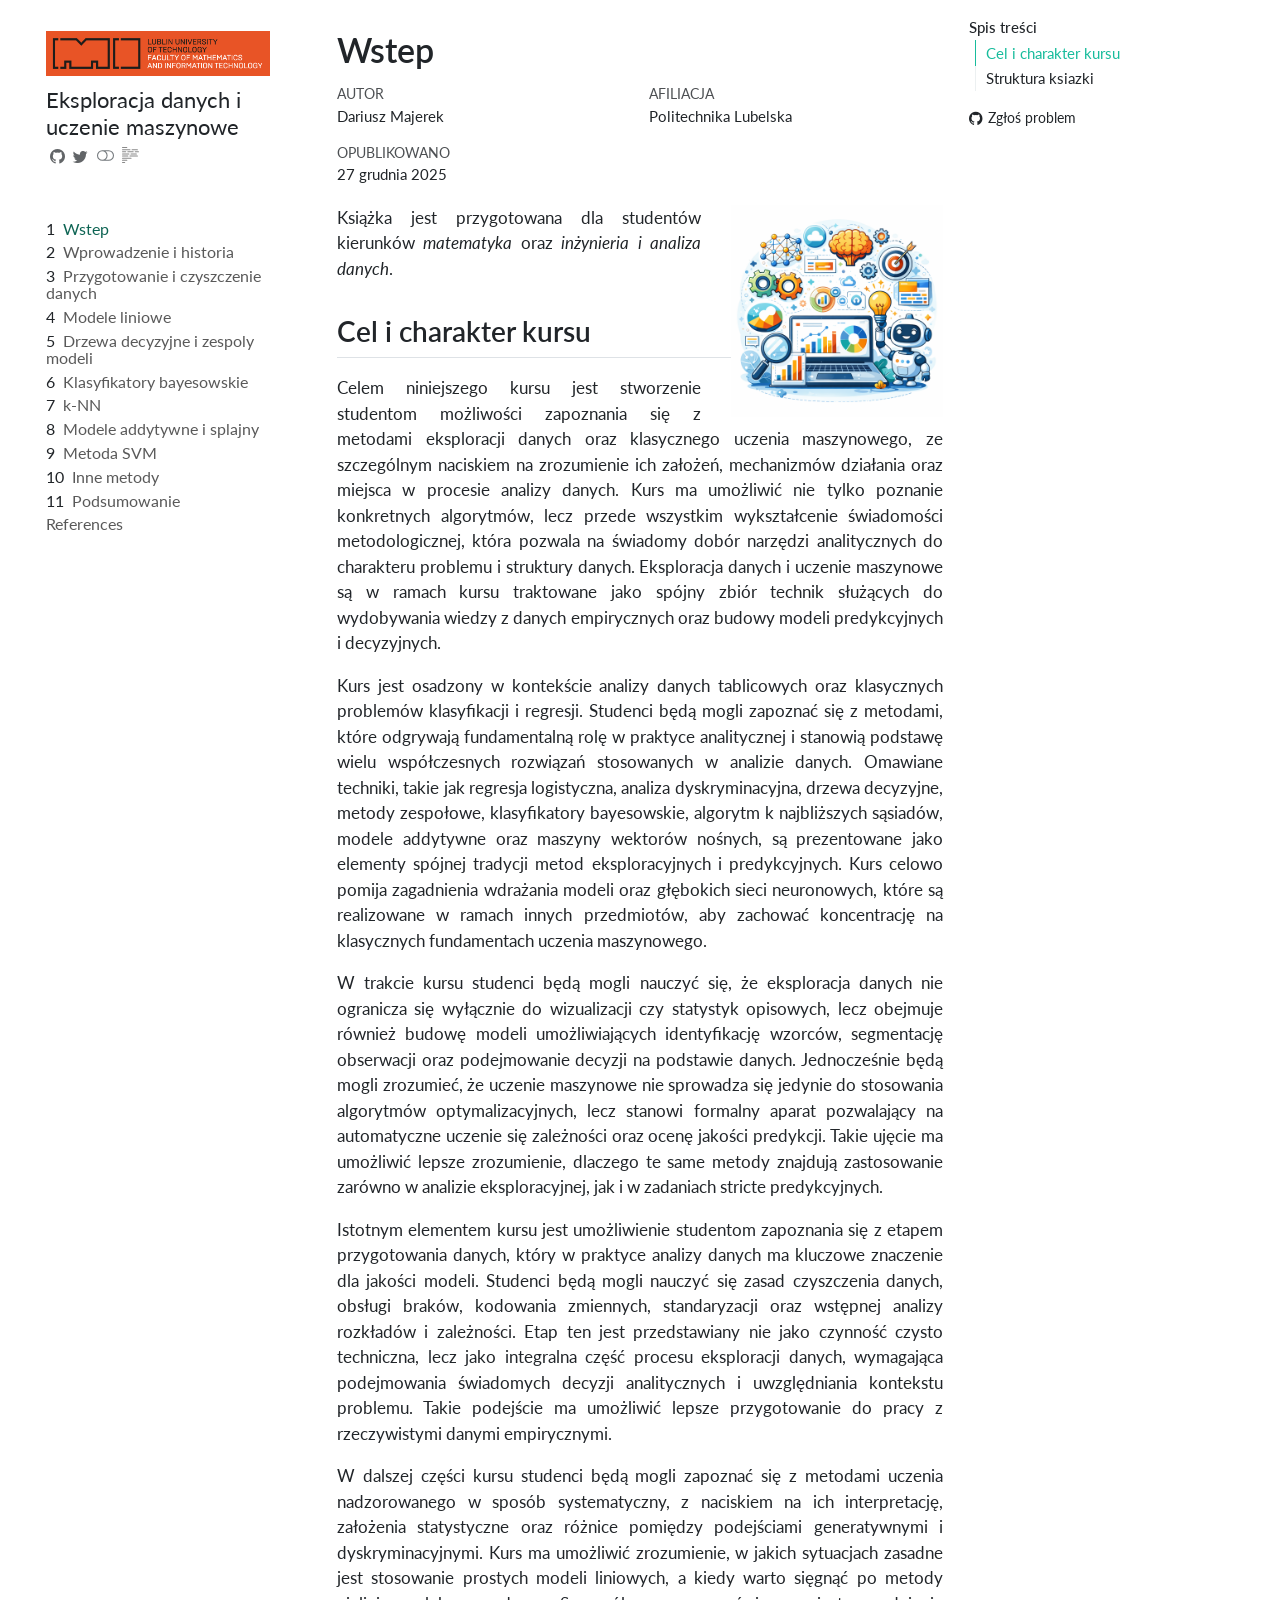
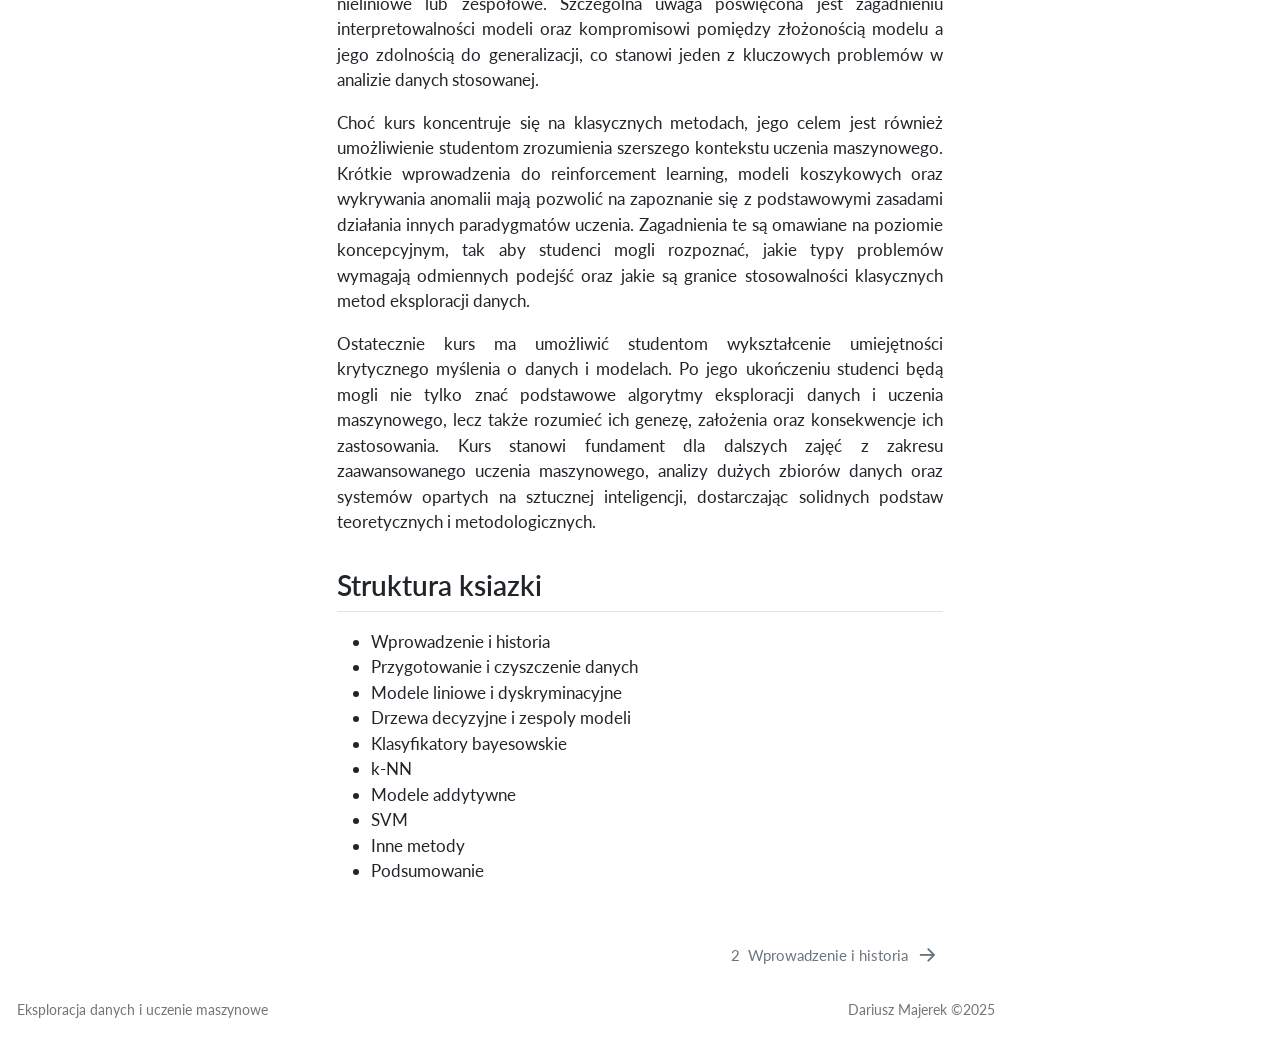
==== docs/index.html @ 0559b169 "tree examples added" ====
<!DOCTYPE html>
<html xmlns="http://www.w3.org/1999/xhtml" lang="pl" xml:lang="pl"><head>

<meta charset="utf-8">
<meta name="generator" content="quarto-1.8.26">

<meta name="viewport" content="width=device-width, initial-scale=1.0, user-scalable=yes">

<meta name="author" content="Dariusz Majerek">

<title>Wstep</title>
<style>
code{white-space: pre-wrap;}
span.smallcaps{font-variant: small-caps;}
div.columns{display: flex; gap: min(4vw, 1.5em);}
div.column{flex: auto; overflow-x: auto;}
div.hanging-indent{margin-left: 1.5em; text-indent: -1.5em;}
ul.task-list{list-style: none;}
ul.task-list li input[type="checkbox"] {
  width: 0.8em;
  margin: 0 0.8em 0.2em -1em; /* quarto-specific, see https://github.com/quarto-dev/quarto-cli/issues/4556 */ 
  vertical-align: middle;
}
</style>


<script src="site_libs/quarto-nav/quarto-nav.js"></script>
<script src="site_libs/quarto-nav/headroom.min.js"></script>
<script src="site_libs/clipboard/clipboard.min.js"></script>
<script src="site_libs/quarto-search/autocomplete.umd.js"></script>
<script src="site_libs/quarto-search/fuse.min.js"></script>
<script src="site_libs/quarto-search/quarto-search.js"></script>
<meta name="quarto:offset" content="./">
<link href="./chapters/01-wprowadzenie.html" rel="next">
<link href="./images/cover.png" rel="icon" type="image/png">
<script src="site_libs/quarto-html/quarto.js" type="module"></script>
<script src="site_libs/quarto-html/tabsets/tabsets.js" type="module"></script>
<script src="site_libs/quarto-html/axe/axe-check.js" type="module"></script>
<script src="site_libs/quarto-html/popper.min.js"></script>
<script src="site_libs/quarto-html/tippy.umd.min.js"></script>
<script src="site_libs/quarto-html/anchor.min.js"></script>
<link href="site_libs/quarto-html/tippy.css" rel="stylesheet">
<link href="site_libs/quarto-html/quarto-syntax-highlighting-587c61ba64f3a5504c4d52d930310e48.css" rel="stylesheet" class="quarto-color-scheme" id="quarto-text-highlighting-styles">
<link href="site_libs/quarto-html/quarto-syntax-highlighting-dark-b758ccaa5987ceb1b75504551e579abf.css" rel="stylesheet" class="quarto-color-scheme quarto-color-alternate" id="quarto-text-highlighting-styles">
<link href="site_libs/quarto-html/quarto-syntax-highlighting-587c61ba64f3a5504c4d52d930310e48.css" rel="stylesheet" class="quarto-color-scheme-extra" id="quarto-text-highlighting-styles">
<script src="site_libs/bootstrap/bootstrap.min.js"></script>
<link href="site_libs/bootstrap/bootstrap-icons.css" rel="stylesheet">
<link href="site_libs/bootstrap/bootstrap-6b8c1b7f874bdd152064db223e7d36ae.min.css" rel="stylesheet" append-hash="true" class="quarto-color-scheme" id="quarto-bootstrap" data-mode="light">
<link href="site_libs/bootstrap/bootstrap-dark-7becdd8e1b79f26ea566d6ea537c1a09.min.css" rel="stylesheet" append-hash="true" class="quarto-color-scheme quarto-color-alternate" id="quarto-bootstrap" data-mode="dark">
<link href="site_libs/bootstrap/bootstrap-6b8c1b7f874bdd152064db223e7d36ae.min.css" rel="stylesheet" append-hash="true" class="quarto-color-scheme-extra" id="quarto-bootstrap" data-mode="light">
<script id="quarto-search-options" type="application/json">{
  "location": "sidebar",
  "copy-button": false,
  "collapse-after": 3,
  "panel-placement": "start",
  "type": "textbox",
  "limit": 50,
  "keyboard-shortcut": [
    "f",
    "/",
    "s"
  ],
  "show-item-context": false,
  "language": {
    "search-no-results-text": "Brak wyników",
    "search-matching-documents-text": "dopasowane dokumenty",
    "search-copy-link-title": "Kopiuj link do wyszukiwania",
    "search-hide-matches-text": "Ukryj dodatkowe dopasowania",
    "search-more-match-text": "więcej dopasowań w tym dokumencie",
    "search-more-matches-text": "więcej dopasowań w tym dokumencie",
    "search-clear-button-title": "Wyczyść",
    "search-text-placeholder": "",
    "search-detached-cancel-button-title": "Anuluj",
    "search-submit-button-title": "Zatwierdź",
    "search-label": "Szukaj"
  }
}</script>


</head>

<body class="nav-sidebar floating quarto-light"><script id="quarto-html-before-body" type="application/javascript">
    const toggleBodyColorMode = (bsSheetEl) => {
      const mode = bsSheetEl.getAttribute("data-mode");
      const bodyEl = window.document.querySelector("body");
      if (mode === "dark") {
        bodyEl.classList.add("quarto-dark");
        bodyEl.classList.remove("quarto-light");
      } else {
        bodyEl.classList.add("quarto-light");
        bodyEl.classList.remove("quarto-dark");
      }
    }
    const toggleBodyColorPrimary = () => {
      const bsSheetEl = window.document.querySelector("link#quarto-bootstrap:not([rel=disabled-stylesheet])");
      if (bsSheetEl) {
        toggleBodyColorMode(bsSheetEl);
      }
    }
    const setColorSchemeToggle = (alternate) => {
      const toggles = window.document.querySelectorAll('.quarto-color-scheme-toggle');
      for (let i=0; i < toggles.length; i++) {
        const toggle = toggles[i];
        if (toggle) {
          if (alternate) {
            toggle.classList.add("alternate");
          } else {
            toggle.classList.remove("alternate");
          }
        }
      }
    };
    const toggleColorMode = (alternate) => {
      // Switch the stylesheets
      const primaryStylesheets = window.document.querySelectorAll('link.quarto-color-scheme:not(.quarto-color-alternate)');
      const alternateStylesheets = window.document.querySelectorAll('link.quarto-color-scheme.quarto-color-alternate');
      manageTransitions('#quarto-margin-sidebar .nav-link', false);
      if (alternate) {
        // note: dark is layered on light, we don't disable primary!
        enableStylesheet(alternateStylesheets);
        for (const sheetNode of alternateStylesheets) {
          if (sheetNode.id === "quarto-bootstrap") {
            toggleBodyColorMode(sheetNode);
          }
        }
      } else {
        disableStylesheet(alternateStylesheets);
        enableStylesheet(primaryStylesheets)
        toggleBodyColorPrimary();
      }
      manageTransitions('#quarto-margin-sidebar .nav-link', true);
      // Switch the toggles
      setColorSchemeToggle(alternate)
      // Hack to workaround the fact that safari doesn't
      // properly recolor the scrollbar when toggling (#1455)
      if (navigator.userAgent.indexOf('Safari') > 0 && navigator.userAgent.indexOf('Chrome') == -1) {
        manageTransitions("body", false);
        window.scrollTo(0, 1);
        setTimeout(() => {
          window.scrollTo(0, 0);
          manageTransitions("body", true);
        }, 40);
      }
    }
    const disableStylesheet = (stylesheets) => {
      for (let i=0; i < stylesheets.length; i++) {
        const stylesheet = stylesheets[i];
        stylesheet.rel = 'disabled-stylesheet';
      }
    }
    const enableStylesheet = (stylesheets) => {
      for (let i=0; i < stylesheets.length; i++) {
        const stylesheet = stylesheets[i];
        if(stylesheet.rel !== 'stylesheet') { // for Chrome, which will still FOUC without this check
          stylesheet.rel = 'stylesheet';
        }
      }
    }
    const manageTransitions = (selector, allowTransitions) => {
      const els = window.document.querySelectorAll(selector);
      for (let i=0; i < els.length; i++) {
        const el = els[i];
        if (allowTransitions) {
          el.classList.remove('notransition');
        } else {
          el.classList.add('notransition');
        }
      }
    }
    const isFileUrl = () => {
      return window.location.protocol === 'file:';
    }
    const hasAlternateSentinel = () => {
      let styleSentinel = getColorSchemeSentinel();
      if (styleSentinel !== null) {
        return styleSentinel === "alternate";
      } else {
        return false;
      }
    }
    const setStyleSentinel = (alternate) => {
      const value = alternate ? "alternate" : "default";
      if (!isFileUrl()) {
        window.localStorage.setItem("quarto-color-scheme", value);
      } else {
        localAlternateSentinel = value;
      }
    }
    const getColorSchemeSentinel = () => {
      if (!isFileUrl()) {
        const storageValue = window.localStorage.getItem("quarto-color-scheme");
        return storageValue != null ? storageValue : localAlternateSentinel;
      } else {
        return localAlternateSentinel;
      }
    }
    const toggleGiscusIfUsed = (isAlternate, darkModeDefault) => {
      const baseTheme = document.querySelector('#giscus-base-theme')?.value ?? 'light';
      const alternateTheme = document.querySelector('#giscus-alt-theme')?.value ?? 'dark';
      let newTheme = '';
      if(authorPrefersDark) {
        newTheme = isAlternate ? baseTheme : alternateTheme;
      } else {
        newTheme = isAlternate ? alternateTheme : baseTheme;
      }
      const changeGiscusTheme = () => {
        // From: https://github.com/giscus/giscus/issues/336
        const sendMessage = (message) => {
          const iframe = document.querySelector('iframe.giscus-frame');
          if (!iframe) return;
          iframe.contentWindow.postMessage({ giscus: message }, 'https://giscus.app');
        }
        sendMessage({
          setConfig: {
            theme: newTheme
          }
        });
      }
      const isGiscussLoaded = window.document.querySelector('iframe.giscus-frame') !== null;
      if (isGiscussLoaded) {
        changeGiscusTheme();
      }
    };
    const authorPrefersDark = false;
    const darkModeDefault = authorPrefersDark;
      document.querySelector('link#quarto-text-highlighting-styles.quarto-color-scheme-extra').rel = 'disabled-stylesheet';
      document.querySelector('link#quarto-bootstrap.quarto-color-scheme-extra').rel = 'disabled-stylesheet';
    let localAlternateSentinel = darkModeDefault ? 'alternate' : 'default';
    // Dark / light mode switch
    window.quartoToggleColorScheme = () => {
      // Read the current dark / light value
      let toAlternate = !hasAlternateSentinel();
      toggleColorMode(toAlternate);
      setStyleSentinel(toAlternate);
      toggleGiscusIfUsed(toAlternate, darkModeDefault);
      window.dispatchEvent(new Event('resize'));
    };
    // Switch to dark mode if need be
    if (hasAlternateSentinel()) {
      toggleColorMode(true);
    } else {
      toggleColorMode(false);
    }
  </script>

<div id="quarto-search-results"></div>
  <header id="quarto-header" class="headroom fixed-top">
  <nav class="quarto-secondary-nav">
    <div class="container-fluid d-flex">
      <button type="button" class="quarto-btn-toggle btn" data-bs-toggle="collapse" role="button" data-bs-target=".quarto-sidebar-collapse-item" aria-controls="quarto-sidebar" aria-expanded="false" aria-label="Przełącz pasek boczny" onclick="if (window.quartoToggleHeadroom) { window.quartoToggleHeadroom(); }">
        <i class="bi bi-layout-text-sidebar-reverse"></i>
      </button>
        <nav class="quarto-page-breadcrumbs" aria-label="breadcrumb"><ol class="breadcrumb"><li class="breadcrumb-item"><a href="./index.html"><span class="chapter-number">1</span>&nbsp; <span class="chapter-title">Wstep</span></a></li></ol></nav>
        <a class="flex-grow-1" role="navigation" data-bs-toggle="collapse" data-bs-target=".quarto-sidebar-collapse-item" aria-controls="quarto-sidebar" aria-expanded="false" aria-label="Przełącz pasek boczny" onclick="if (window.quartoToggleHeadroom) { window.quartoToggleHeadroom(); }">      
        </a>
      <button type="button" class="btn quarto-search-button" aria-label="Szukaj" onclick="window.quartoOpenSearch();">
        <i class="bi bi-search"></i>
      </button>
    </div>
  </nav>
</header>
<!-- content -->
<div id="quarto-content" class="quarto-container page-columns page-rows-contents page-layout-article">
<!-- sidebar -->
  <nav id="quarto-sidebar" class="sidebar collapse collapse-horizontal quarto-sidebar-collapse-item sidebar-navigation floating overflow-auto">
    <div class="pt-lg-2 mt-2 text-left sidebar-header sidebar-header-stacked">
      <a href="./index.html" class="sidebar-logo-link">
      <img src="./images/logo.jpg" alt="" class="sidebar-logo light-content py-0 d-lg-inline d-none">
      <img src="./images/logo.jpg" alt="" class="sidebar-logo dark-content py-0 d-lg-inline d-none">
      </a>
    <div class="sidebar-title mb-0 py-0">
      <a href="./">Eksploracja danych i uczenie maszynowe</a> 
        <div class="sidebar-tools-main tools-wide">
    <a href="https://github.com/DariuszMajerek/ML_and_DM" title="Source Code" class="quarto-navigation-tool px-1" aria-label="Source Code"><i class="bi bi-github"></i></a>
    <a href="https://twitter.com/intent/tweet?url=|url|" title="Twitter" class="quarto-navigation-tool px-1" aria-label="Twitter"><i class="bi bi-twitter"></i></a>
  <a href="" class="quarto-color-scheme-toggle quarto-navigation-tool  px-1" onclick="window.quartoToggleColorScheme(); return false;" title="Przełącz tryb ciemny"><i class="bi"></i></a>
  <a href="" class="quarto-reader-toggle quarto-navigation-tool px-1" onclick="window.quartoToggleReader(); return false;" title="Przełącz tryb czytnika">
  <div class="quarto-reader-toggle-btn">
  <i class="bi"></i>
  </div>
</a>
</div>
    </div>
      </div>
        <div class="mt-2 flex-shrink-0 align-items-center">
        <div class="sidebar-search">
        <div id="quarto-search" class="" title="Szukaj"></div>
        </div>
        </div>
    <div class="sidebar-menu-container"> 
    <ul class="list-unstyled mt-1">
        <li class="sidebar-item">
  <div class="sidebar-item-container"> 
  <a href="./index.html" class="sidebar-item-text sidebar-link active">
 <span class="menu-text"><span class="chapter-number">1</span>&nbsp; <span class="chapter-title">Wstep</span></span></a>
  </div>
</li>
        <li class="sidebar-item">
  <div class="sidebar-item-container"> 
  <a href="./chapters/01-wprowadzenie.html" class="sidebar-item-text sidebar-link">
 <span class="menu-text"><span class="chapter-number">2</span>&nbsp; <span class="chapter-title">Wprowadzenie i historia</span></span></a>
  </div>
</li>
        <li class="sidebar-item">
  <div class="sidebar-item-container"> 
  <a href="./chapters/02-przygotowanie-danych.html" class="sidebar-item-text sidebar-link">
 <span class="menu-text"><span class="chapter-number">3</span>&nbsp; <span class="chapter-title">Przygotowanie i czyszczenie danych</span></span></a>
  </div>
</li>
        <li class="sidebar-item">
  <div class="sidebar-item-container"> 
  <a href="./chapters/03-klasyfikacja-liniowa.html" class="sidebar-item-text sidebar-link">
 <span class="menu-text"><span class="chapter-number">4</span>&nbsp; <span class="chapter-title">Modele liniowe</span></span></a>
  </div>
</li>
        <li class="sidebar-item">
  <div class="sidebar-item-container"> 
  <a href="./chapters/04-drzewa-zespoly.html" class="sidebar-item-text sidebar-link">
 <span class="menu-text"><span class="chapter-number">5</span>&nbsp; <span class="chapter-title">Drzewa decyzyjne i zespoly modeli</span></span></a>
  </div>
</li>
        <li class="sidebar-item">
  <div class="sidebar-item-container"> 
  <a href="./chapters/05-bayes.html" class="sidebar-item-text sidebar-link">
 <span class="menu-text"><span class="chapter-number">6</span>&nbsp; <span class="chapter-title">Klasyfikatory bayesowskie</span></span></a>
  </div>
</li>
        <li class="sidebar-item">
  <div class="sidebar-item-container"> 
  <a href="./chapters/06-knn.html" class="sidebar-item-text sidebar-link">
 <span class="menu-text"><span class="chapter-number">7</span>&nbsp; <span class="chapter-title">k-NN</span></span></a>
  </div>
</li>
        <li class="sidebar-item">
  <div class="sidebar-item-container"> 
  <a href="./chapters/07-splajny-gam.html" class="sidebar-item-text sidebar-link">
 <span class="menu-text"><span class="chapter-number">8</span>&nbsp; <span class="chapter-title">Modele addytywne i splajny</span></span></a>
  </div>
</li>
        <li class="sidebar-item">
  <div class="sidebar-item-container"> 
  <a href="./chapters/08-svm.html" class="sidebar-item-text sidebar-link">
 <span class="menu-text"><span class="chapter-number">9</span>&nbsp; <span class="chapter-title">Metoda SVM</span></span></a>
  </div>
</li>
        <li class="sidebar-item">
  <div class="sidebar-item-container"> 
  <a href="./chapters/09-dalsze-zagadnienia.html" class="sidebar-item-text sidebar-link">
 <span class="menu-text"><span class="chapter-number">10</span>&nbsp; <span class="chapter-title">Inne metody</span></span></a>
  </div>
</li>
        <li class="sidebar-item">
  <div class="sidebar-item-container"> 
  <a href="./chapters/10-podsumowanie.html" class="sidebar-item-text sidebar-link">
 <span class="menu-text"><span class="chapter-number">11</span>&nbsp; <span class="chapter-title">Podsumowanie</span></span></a>
  </div>
</li>
        <li class="sidebar-item">
  <div class="sidebar-item-container"> 
  <a href="./chapters/reference.html" class="sidebar-item-text sidebar-link">
 <span class="menu-text">References</span></a>
  </div>
</li>
    </ul>
    </div>
</nav>
<div id="quarto-sidebar-glass" class="quarto-sidebar-collapse-item" data-bs-toggle="collapse" data-bs-target=".quarto-sidebar-collapse-item"></div>
<!-- margin-sidebar -->
    <div id="quarto-margin-sidebar" class="sidebar margin-sidebar">
        <nav id="TOC" role="doc-toc" class="toc-active">
    <h2 id="toc-title">Spis treści</h2>
   
  <ul>
  <li><a href="#cel-i-charakter-kursu" id="toc-cel-i-charakter-kursu" class="nav-link active" data-scroll-target="#cel-i-charakter-kursu">Cel i charakter kursu</a></li>
  <li><a href="#struktura-ksiazki" id="toc-struktura-ksiazki" class="nav-link" data-scroll-target="#struktura-ksiazki">Struktura ksiazki</a></li>
  </ul>
<div class="toc-actions"><ul><li><a href="https://github.com/DariuszMajerek/ML_and_DM/issues/new" class="toc-action"><i class="bi bi-github"></i>Zgłoś problem</a></li></ul></div></nav>
    </div>
<!-- main -->
<main class="content" id="quarto-document-content">


<header id="title-block-header" class="quarto-title-block default">
<div class="quarto-title">
<h1 class="title">Wstep</h1>
</div>


<div class="quarto-title-meta-author">
  <div class="quarto-title-meta-heading">Autor</div>
  <div class="quarto-title-meta-heading">Afiliacja</div>
  
    <div class="quarto-title-meta-contents">
    <p class="author">Dariusz Majerek </p>
  </div>
  <div class="quarto-title-meta-contents">
        <p class="affiliation">
            Politechnika Lubelska
          </p>
      </div>
  </div>

<div class="quarto-title-meta">

      
    <div>
    <div class="quarto-title-meta-heading">Opublikowano</div>
    <div class="quarto-title-meta-contents">
      <p class="date">27 grudnia 2025</p>
    </div>
  </div>
  
    
  </div>
  


</header>


<p><img src="images/cover.png" title="Eksploracja danych i uczenie maszynowe" class="quarto-cover-image nolightbox img-fluid"></p>
<p>Książka jest przygotowana dla studentów kierunków <em>matematyka</em> oraz <em>inżynieria i analiza danych</em>.</p>
<section id="cel-i-charakter-kursu" class="level2">
<h2 class="anchored" data-anchor-id="cel-i-charakter-kursu">Cel i charakter kursu</h2>
<p>Celem niniejszego kursu jest stworzenie studentom możliwości zapoznania się z metodami eksploracji danych oraz klasycznego uczenia maszynowego, ze szczególnym naciskiem na zrozumienie ich założeń, mechanizmów działania oraz miejsca w procesie analizy danych. Kurs ma umożliwić nie tylko poznanie konkretnych algorytmów, lecz przede wszystkim wykształcenie świadomości metodologicznej, która pozwala na świadomy dobór narzędzi analitycznych do charakteru problemu i struktury danych. Eksploracja danych i uczenie maszynowe są w ramach kursu traktowane jako spójny zbiór technik służących do wydobywania wiedzy z danych empirycznych oraz budowy modeli predykcyjnych i decyzyjnych.</p>
<p>Kurs jest osadzony w kontekście analizy danych tablicowych oraz klasycznych problemów klasyfikacji i regresji. Studenci będą mogli zapoznać się z metodami, które odgrywają fundamentalną rolę w praktyce analitycznej i stanowią podstawę wielu współczesnych rozwiązań stosowanych w analizie danych. Omawiane techniki, takie jak regresja logistyczna, analiza dyskryminacyjna, drzewa decyzyjne, metody zespołowe, klasyfikatory bayesowskie, algorytm k najbliższych sąsiadów, modele addytywne oraz maszyny wektorów nośnych, są prezentowane jako elementy spójnej tradycji metod eksploracyjnych i predykcyjnych. Kurs celowo pomija zagadnienia wdrażania modeli oraz głębokich sieci neuronowych, które są realizowane w ramach innych przedmiotów, aby zachować koncentrację na klasycznych fundamentach uczenia maszynowego.</p>
<p>W trakcie kursu studenci będą mogli nauczyć się, że eksploracja danych nie ogranicza się wyłącznie do wizualizacji czy statystyk opisowych, lecz obejmuje również budowę modeli umożliwiających identyfikację wzorców, segmentację obserwacji oraz podejmowanie decyzji na podstawie danych. Jednocześnie będą mogli zrozumieć, że uczenie maszynowe nie sprowadza się jedynie do stosowania algorytmów optymalizacyjnych, lecz stanowi formalny aparat pozwalający na automatyczne uczenie się zależności oraz ocenę jakości predykcji. Takie ujęcie ma umożliwić lepsze zrozumienie, dlaczego te same metody znajdują zastosowanie zarówno w analizie eksploracyjnej, jak i w zadaniach stricte predykcyjnych.</p>
<p>Istotnym elementem kursu jest umożliwienie studentom zapoznania się z etapem przygotowania danych, który w praktyce analizy danych ma kluczowe znaczenie dla jakości modeli. Studenci będą mogli nauczyć się zasad czyszczenia danych, obsługi braków, kodowania zmiennych, standaryzacji oraz wstępnej analizy rozkładów i zależności. Etap ten jest przedstawiany nie jako czynność czysto techniczna, lecz jako integralna część procesu eksploracji danych, wymagająca podejmowania świadomych decyzji analitycznych i uwzględniania kontekstu problemu. Takie podejście ma umożliwić lepsze przygotowanie do pracy z rzeczywistymi danymi empirycznymi.</p>
<p>W dalszej części kursu studenci będą mogli zapoznać się z metodami uczenia nadzorowanego w sposób systematyczny, z naciskiem na ich interpretację, założenia statystyczne oraz różnice pomiędzy podejściami generatywnymi i dyskryminacyjnymi. Kurs ma umożliwić zrozumienie, w jakich sytuacjach zasadne jest stosowanie prostych modeli liniowych, a kiedy warto sięgnąć po metody nieliniowe lub zespołowe. Szczególna uwaga poświęcona jest zagadnieniu interpretowalności modeli oraz kompromisowi pomiędzy złożonością modelu a jego zdolnością do generalizacji, co stanowi jeden z kluczowych problemów w analizie danych stosowanej.</p>
<p>Choć kurs koncentruje się na klasycznych metodach, jego celem jest również umożliwienie studentom zrozumienia szerszego kontekstu uczenia maszynowego. Krótkie wprowadzenia do reinforcement learning, modeli koszykowych oraz wykrywania anomalii mają pozwolić na zapoznanie się z podstawowymi zasadami działania innych paradygmatów uczenia. Zagadnienia te są omawiane na poziomie koncepcyjnym, tak aby studenci mogli rozpoznać, jakie typy problemów wymagają odmiennych podejść oraz jakie są granice stosowalności klasycznych metod eksploracji danych.</p>
<p>Ostatecznie kurs ma umożliwić studentom wykształcenie umiejętności krytycznego myślenia o danych i modelach. Po jego ukończeniu studenci będą mogli nie tylko znać podstawowe algorytmy eksploracji danych i uczenia maszynowego, lecz także rozumieć ich genezę, założenia oraz konsekwencje ich zastosowania. Kurs stanowi fundament dla dalszych zajęć z zakresu zaawansowanego uczenia maszynowego, analizy dużych zbiorów danych oraz systemów opartych na sztucznej inteligencji, dostarczając solidnych podstaw teoretycznych i metodologicznych.</p>
</section>
<section id="struktura-ksiazki" class="level2">
<h2 class="anchored" data-anchor-id="struktura-ksiazki">Struktura ksiazki</h2>
<ul>
<li>Wprowadzenie i historia</li>
<li>Przygotowanie i czyszczenie danych</li>
<li>Modele liniowe i dyskryminacyjne</li>
<li>Drzewa decyzyjne i zespoly modeli</li>
<li>Klasyfikatory bayesowskie</li>
<li>k-NN</li>
<li>Modele addytywne</li>
<li>SVM</li>
<li>Inne metody</li>
<li>Podsumowanie</li>
</ul>


</section>

</main> <!-- /main -->
<script id="quarto-html-after-body" type="application/javascript">
  window.document.addEventListener("DOMContentLoaded", function (event) {
    // Ensure there is a toggle, if there isn't float one in the top right
    if (window.document.querySelector('.quarto-color-scheme-toggle') === null) {
      const a = window.document.createElement('a');
      a.classList.add('top-right');
      a.classList.add('quarto-color-scheme-toggle');
      a.href = "";
      a.onclick = function() { try { window.quartoToggleColorScheme(); } catch {} return false; };
      const i = window.document.createElement("i");
      i.classList.add('bi');
      a.appendChild(i);
      window.document.body.appendChild(a);
    }
    setColorSchemeToggle(hasAlternateSentinel())
    const icon = "";
    const anchorJS = new window.AnchorJS();
    anchorJS.options = {
      placement: 'right',
      icon: icon
    };
    anchorJS.add('.anchored');
    const isCodeAnnotation = (el) => {
      for (const clz of el.classList) {
        if (clz.startsWith('code-annotation-')) {                     
          return true;
        }
      }
      return false;
    }
    const onCopySuccess = function(e) {
      // button target
      const button = e.trigger;
      // don't keep focus
      button.blur();
      // flash "checked"
      button.classList.add('code-copy-button-checked');
      var currentTitle = button.getAttribute("title");
      button.setAttribute("title", "Skopiowano!");
      let tooltip;
      if (window.bootstrap) {
        button.setAttribute("data-bs-toggle", "tooltip");
        button.setAttribute("data-bs-placement", "left");
        button.setAttribute("data-bs-title", "Skopiowano!");
        tooltip = new bootstrap.Tooltip(button, 
          { trigger: "manual", 
            customClass: "code-copy-button-tooltip",
            offset: [0, -8]});
        tooltip.show();    
      }
      setTimeout(function() {
        if (tooltip) {
          tooltip.hide();
          button.removeAttribute("data-bs-title");
          button.removeAttribute("data-bs-toggle");
          button.removeAttribute("data-bs-placement");
        }
        button.setAttribute("title", currentTitle);
        button.classList.remove('code-copy-button-checked');
      }, 1000);
      // clear code selection
      e.clearSelection();
    }
    const getTextToCopy = function(trigger) {
      const outerScaffold = trigger.parentElement.cloneNode(true);
      const codeEl = outerScaffold.querySelector('code');
      for (const childEl of codeEl.children) {
        if (isCodeAnnotation(childEl)) {
          childEl.remove();
        }
      }
      return codeEl.innerText;
    }
    const clipboard = new window.ClipboardJS('.code-copy-button:not([data-in-quarto-modal])', {
      text: getTextToCopy
    });
    clipboard.on('success', onCopySuccess);
    if (window.document.getElementById('quarto-embedded-source-code-modal')) {
      const clipboardModal = new window.ClipboardJS('.code-copy-button[data-in-quarto-modal]', {
        text: getTextToCopy,
        container: window.document.getElementById('quarto-embedded-source-code-modal')
      });
      clipboardModal.on('success', onCopySuccess);
    }
      var localhostRegex = new RegExp(/^(?:http|https):\/\/localhost\:?[0-9]*\//);
      var mailtoRegex = new RegExp(/^mailto:/);
        var filterRegex = new RegExp('/' + window.location.host + '/');
      var isInternal = (href) => {
          return filterRegex.test(href) || localhostRegex.test(href) || mailtoRegex.test(href);
      }
      // Inspect non-navigation links and adorn them if external
     var links = window.document.querySelectorAll('a[href]:not(.nav-link):not(.navbar-brand):not(.toc-action):not(.sidebar-link):not(.sidebar-item-toggle):not(.pagination-link):not(.no-external):not([aria-hidden]):not(.dropdown-item):not(.quarto-navigation-tool):not(.about-link)');
      for (var i=0; i<links.length; i++) {
        const link = links[i];
        if (!isInternal(link.href)) {
          // undo the damage that might have been done by quarto-nav.js in the case of
          // links that we want to consider external
          if (link.dataset.originalHref !== undefined) {
            link.href = link.dataset.originalHref;
          }
        }
      }
    function tippyHover(el, contentFn, onTriggerFn, onUntriggerFn) {
      const config = {
        allowHTML: true,
        maxWidth: 500,
        delay: 100,
        arrow: false,
        appendTo: function(el) {
            return el.parentElement;
        },
        interactive: true,
        interactiveBorder: 10,
        theme: 'quarto',
        placement: 'bottom-start',
      };
      if (contentFn) {
        config.content = contentFn;
      }
      if (onTriggerFn) {
        config.onTrigger = onTriggerFn;
      }
      if (onUntriggerFn) {
        config.onUntrigger = onUntriggerFn;
      }
      window.tippy(el, config); 
    }
    const noterefs = window.document.querySelectorAll('a[role="doc-noteref"]');
    for (var i=0; i<noterefs.length; i++) {
      const ref = noterefs[i];
      tippyHover(ref, function() {
        // use id or data attribute instead here
        let href = ref.getAttribute('data-footnote-href') || ref.getAttribute('href');
        try { href = new URL(href).hash; } catch {}
        const id = href.replace(/^#\/?/, "");
        const note = window.document.getElementById(id);
        if (note) {
          return note.innerHTML;
        } else {
          return "";
        }
      });
    }
    const xrefs = window.document.querySelectorAll('a.quarto-xref');
    const processXRef = (id, note) => {
      // Strip column container classes
      const stripColumnClz = (el) => {
        el.classList.remove("page-full", "page-columns");
        if (el.children) {
          for (const child of el.children) {
            stripColumnClz(child);
          }
        }
      }
      stripColumnClz(note)
      if (id === null || id.startsWith('sec-')) {
        // Special case sections, only their first couple elements
        const container = document.createElement("div");
        if (note.children && note.children.length > 2) {
          container.appendChild(note.children[0].cloneNode(true));
          for (let i = 1; i < note.children.length; i++) {
            const child = note.children[i];
            if (child.tagName === "P" && child.innerText === "") {
              continue;
            } else {
              container.appendChild(child.cloneNode(true));
              break;
            }
          }
          if (window.Quarto?.typesetMath) {
            window.Quarto.typesetMath(container);
          }
          return container.innerHTML
        } else {
          if (window.Quarto?.typesetMath) {
            window.Quarto.typesetMath(note);
          }
          return note.innerHTML;
        }
      } else {
        // Remove any anchor links if they are present
        const anchorLink = note.querySelector('a.anchorjs-link');
        if (anchorLink) {
          anchorLink.remove();
        }
        if (window.Quarto?.typesetMath) {
          window.Quarto.typesetMath(note);
        }
        if (note.classList.contains("callout")) {
          return note.outerHTML;
        } else {
          return note.innerHTML;
        }
      }
    }
    for (var i=0; i<xrefs.length; i++) {
      const xref = xrefs[i];
      tippyHover(xref, undefined, function(instance) {
        instance.disable();
        let url = xref.getAttribute('href');
        let hash = undefined; 
        if (url.startsWith('#')) {
          hash = url;
        } else {
          try { hash = new URL(url).hash; } catch {}
        }
        if (hash) {
          const id = hash.replace(/^#\/?/, "");
          const note = window.document.getElementById(id);
          if (note !== null) {
            try {
              const html = processXRef(id, note.cloneNode(true));
              instance.setContent(html);
            } finally {
              instance.enable();
              instance.show();
            }
          } else {
            // See if we can fetch this
            fetch(url.split('#')[0])
            .then(res => res.text())
            .then(html => {
              const parser = new DOMParser();
              const htmlDoc = parser.parseFromString(html, "text/html");
              const note = htmlDoc.getElementById(id);
              if (note !== null) {
                const html = processXRef(id, note);
                instance.setContent(html);
              } 
            }).finally(() => {
              instance.enable();
              instance.show();
            });
          }
        } else {
          // See if we can fetch a full url (with no hash to target)
          // This is a special case and we should probably do some content thinning / targeting
          fetch(url)
          .then(res => res.text())
          .then(html => {
            const parser = new DOMParser();
            const htmlDoc = parser.parseFromString(html, "text/html");
            const note = htmlDoc.querySelector('main.content');
            if (note !== null) {
              // This should only happen for chapter cross references
              // (since there is no id in the URL)
              // remove the first header
              if (note.children.length > 0 && note.children[0].tagName === "HEADER") {
                note.children[0].remove();
              }
              const html = processXRef(null, note);
              instance.setContent(html);
            } 
          }).finally(() => {
            instance.enable();
            instance.show();
          });
        }
      }, function(instance) {
      });
    }
        let selectedAnnoteEl;
        const selectorForAnnotation = ( cell, annotation) => {
          let cellAttr = 'data-code-cell="' + cell + '"';
          let lineAttr = 'data-code-annotation="' +  annotation + '"';
          const selector = 'span[' + cellAttr + '][' + lineAttr + ']';
          return selector;
        }
        const selectCodeLines = (annoteEl) => {
          const doc = window.document;
          const targetCell = annoteEl.getAttribute("data-target-cell");
          const targetAnnotation = annoteEl.getAttribute("data-target-annotation");
          const annoteSpan = window.document.querySelector(selectorForAnnotation(targetCell, targetAnnotation));
          const lines = annoteSpan.getAttribute("data-code-lines").split(",");
          const lineIds = lines.map((line) => {
            return targetCell + "-" + line;
          })
          let top = null;
          let height = null;
          let parent = null;
          if (lineIds.length > 0) {
              //compute the position of the single el (top and bottom and make a div)
              const el = window.document.getElementById(lineIds[0]);
              top = el.offsetTop;
              height = el.offsetHeight;
              parent = el.parentElement.parentElement;
            if (lineIds.length > 1) {
              const lastEl = window.document.getElementById(lineIds[lineIds.length - 1]);
              const bottom = lastEl.offsetTop + lastEl.offsetHeight;
              height = bottom - top;
            }
            if (top !== null && height !== null && parent !== null) {
              // cook up a div (if necessary) and position it 
              let div = window.document.getElementById("code-annotation-line-highlight");
              if (div === null) {
                div = window.document.createElement("div");
                div.setAttribute("id", "code-annotation-line-highlight");
                div.style.position = 'absolute';
                parent.appendChild(div);
              }
              div.style.top = top - 2 + "px";
              div.style.height = height + 4 + "px";
              div.style.left = 0;
              let gutterDiv = window.document.getElementById("code-annotation-line-highlight-gutter");
              if (gutterDiv === null) {
                gutterDiv = window.document.createElement("div");
                gutterDiv.setAttribute("id", "code-annotation-line-highlight-gutter");
                gutterDiv.style.position = 'absolute';
                const codeCell = window.document.getElementById(targetCell);
                const gutter = codeCell.querySelector('.code-annotation-gutter');
                gutter.appendChild(gutterDiv);
              }
              gutterDiv.style.top = top - 2 + "px";
              gutterDiv.style.height = height + 4 + "px";
            }
            selectedAnnoteEl = annoteEl;
          }
        };
        const unselectCodeLines = () => {
          const elementsIds = ["code-annotation-line-highlight", "code-annotation-line-highlight-gutter"];
          elementsIds.forEach((elId) => {
            const div = window.document.getElementById(elId);
            if (div) {
              div.remove();
            }
          });
          selectedAnnoteEl = undefined;
        };
          // Handle positioning of the toggle
      window.addEventListener(
        "resize",
        throttle(() => {
          elRect = undefined;
          if (selectedAnnoteEl) {
            selectCodeLines(selectedAnnoteEl);
          }
        }, 10)
      );
      function throttle(fn, ms) {
      let throttle = false;
      let timer;
        return (...args) => {
          if(!throttle) { // first call gets through
              fn.apply(this, args);
              throttle = true;
          } else { // all the others get throttled
              if(timer) clearTimeout(timer); // cancel #2
              timer = setTimeout(() => {
                fn.apply(this, args);
                timer = throttle = false;
              }, ms);
          }
        };
      }
        // Attach click handler to the DT
        const annoteDls = window.document.querySelectorAll('dt[data-target-cell]');
        for (const annoteDlNode of annoteDls) {
          annoteDlNode.addEventListener('click', (event) => {
            const clickedEl = event.target;
            if (clickedEl !== selectedAnnoteEl) {
              unselectCodeLines();
              const activeEl = window.document.querySelector('dt[data-target-cell].code-annotation-active');
              if (activeEl) {
                activeEl.classList.remove('code-annotation-active');
              }
              selectCodeLines(clickedEl);
              clickedEl.classList.add('code-annotation-active');
            } else {
              // Unselect the line
              unselectCodeLines();
              clickedEl.classList.remove('code-annotation-active');
            }
          });
        }
    const findCites = (el) => {
      const parentEl = el.parentElement;
      if (parentEl) {
        const cites = parentEl.dataset.cites;
        if (cites) {
          return {
            el,
            cites: cites.split(' ')
          };
        } else {
          return findCites(el.parentElement)
        }
      } else {
        return undefined;
      }
    };
    var bibliorefs = window.document.querySelectorAll('a[role="doc-biblioref"]');
    for (var i=0; i<bibliorefs.length; i++) {
      const ref = bibliorefs[i];
      const citeInfo = findCites(ref);
      if (citeInfo) {
        tippyHover(citeInfo.el, function() {
          var popup = window.document.createElement('div');
          citeInfo.cites.forEach(function(cite) {
            var citeDiv = window.document.createElement('div');
            citeDiv.classList.add('hanging-indent');
            citeDiv.classList.add('csl-entry');
            var biblioDiv = window.document.getElementById('ref-' + cite);
            if (biblioDiv) {
              citeDiv.innerHTML = biblioDiv.innerHTML;
            }
            popup.appendChild(citeDiv);
          });
          return popup.innerHTML;
        });
      }
    }
  });
  </script>
<nav class="page-navigation">
  <div class="nav-page nav-page-previous">
  </div>
  <div class="nav-page nav-page-next">
      <a href="./chapters/01-wprowadzenie.html" class="pagination-link" aria-label="Wprowadzenie i historia">
        <span class="nav-page-text"><span class="chapter-number">2</span>&nbsp; <span class="chapter-title">Wprowadzenie i historia</span></span> <i class="bi bi-arrow-right-short"></i>
      </a>
  </div>
</nav>
</div> <!-- /content -->
<footer class="footer">
  <div class="nav-footer">
    <div class="nav-footer-left">
<p>Eksploracja danych i uczenie maszynowe</p>
</div>   
    <div class="nav-footer-center">
      &nbsp;
    <div class="toc-actions d-sm-block d-md-none"><ul><li><a href="https://github.com/DariuszMajerek/ML_and_DM/issues/new" class="toc-action"><i class="bi bi-github"></i>Zgłoś problem</a></li></ul></div></div>
    <div class="nav-footer-right">
<p>Dariusz Majerek ©2025</p>
</div>
  </div>
</footer>




</body></html>
---- docs/site_libs/quarto-html/tippy.css ----
.tippy-box[data-animation=fade][data-state=hidden]{opacity:0}[data-tippy-root]{max-width:calc(100vw - 10px)}.tippy-box{position:relative;background-color:#333;color:#fff;border-radius:4px;font-size:14px;line-height:1.4;white-space:normal;outline:0;transition-property:transform,visibility,opacity}.tippy-box[data-placement^=top]>.tippy-arrow{bottom:0}.tippy-box[data-placement^=top]>.tippy-arrow:before{bottom:-7px;left:0;border-width:8px 8px 0;border-top-color:initial;transform-origin:center top}.tippy-box[data-placement^=bottom]>.tippy-arrow{top:0}.tippy-box[data-placement^=bottom]>.tippy-arrow:before{top:-7px;left:0;border-width:0 8px 8px;border-bottom-color:initial;transform-origin:center bottom}.tippy-box[data-placement^=left]>.tippy-arrow{right:0}.tippy-box[data-placement^=left]>.tippy-arrow:before{border-width:8px 0 8px 8px;border-left-color:initial;right:-7px;transform-origin:center left}.tippy-box[data-placement^=right]>.tippy-arrow{left:0}.tippy-box[data-placement^=right]>.tippy-arrow:before{left:-7px;border-width:8px 8px 8px 0;border-right-color:initial;transform-origin:center right}.tippy-box[data-inertia][data-state=visible]{transition-timing-function:cubic-bezier(.54,1.5,.38,1.11)}.tippy-arrow{width:16px;height:16px;color:#333}.tippy-arrow:before{content:"";position:absolute;border-color:transparent;border-style:solid}.tippy-content{position:relative;padding:5px 9px;z-index:1}
---- docs/site_libs/quarto-html/quarto-syntax-highlighting-587c61ba64f3a5504c4d52d930310e48.css ----
/* quarto syntax highlight colors */
:root {
  --quarto-hl-ot-color: #003B4F;
  --quarto-hl-at-color: #657422;
  --quarto-hl-ss-color: #20794D;
  --quarto-hl-an-color: #5E5E5E;
  --quarto-hl-fu-color: #4758AB;
  --quarto-hl-st-color: #20794D;
  --quarto-hl-cf-color: #003B4F;
  --quarto-hl-op-color: #5E5E5E;
  --quarto-hl-er-color: #AD0000;
  --quarto-hl-bn-color: #AD0000;
  --quarto-hl-al-color: #AD0000;
  --quarto-hl-va-color: #111111;
  --quarto-hl-bu-color: inherit;
  --quarto-hl-ex-color: inherit;
  --quarto-hl-pp-color: #AD0000;
  --quarto-hl-in-color: #5E5E5E;
  --quarto-hl-vs-color: #20794D;
  --quarto-hl-wa-color: #5E5E5E;
  --quarto-hl-do-color: #5E5E5E;
  --quarto-hl-im-color: #00769E;
  --quarto-hl-ch-color: #20794D;
  --quarto-hl-dt-color: #AD0000;
  --quarto-hl-fl-color: #AD0000;
  --quarto-hl-co-color: #5E5E5E;
  --quarto-hl-cv-color: #5E5E5E;
  --quarto-hl-cn-color: #8f5902;
  --quarto-hl-sc-color: #5E5E5E;
  --quarto-hl-dv-color: #AD0000;
  --quarto-hl-kw-color: #003B4F;
}

/* other quarto variables */
:root {
  --quarto-font-monospace: SFMono-Regular, Menlo, Monaco, Consolas, "Liberation Mono", "Courier New", monospace;
}

/* syntax highlight based on Pandoc's rules */
pre > code.sourceCode > span {
  color: #003B4F;
}

code.sourceCode > span {
  color: #003B4F;
}

div.sourceCode,
div.sourceCode pre.sourceCode {
  color: #003B4F;
}

/* Normal */
code span {
  color: #003B4F;
}

/* Alert */
code span.al {
  color: #AD0000;
  font-style: inherit;
}

/* Annotation */
code span.an {
  color: #5E5E5E;
  font-style: inherit;
}

/* Attribute */
code span.at {
  color: #657422;
  font-style: inherit;
}

/* BaseN */
code span.bn {
  color: #AD0000;
  font-style: inherit;
}

/* BuiltIn */
code span.bu {
  font-style: inherit;
}

/* ControlFlow */
code span.cf {
  color: #003B4F;
  font-weight: bold;
  font-style: inherit;
}

/* Char */
code span.ch {
  color: #20794D;
  font-style: inherit;
}

/* Constant */
code span.cn {
  color: #8f5902;
  font-style: inherit;
}

/* Comment */
code span.co {
  color: #5E5E5E;
  font-style: inherit;
}

/* CommentVar */
code span.cv {
  color: #5E5E5E;
  font-style: italic;
}

/* Documentation */
code span.do {
  color: #5E5E5E;
  font-style: italic;
}

/* DataType */
code span.dt {
  color: #AD0000;
  font-style: inherit;
}

/* DecVal */
code span.dv {
  color: #AD0000;
  font-style: inherit;
}

/* Error */
code span.er {
  color: #AD0000;
  font-style: inherit;
}

/* Extension */
code span.ex {
  font-style: inherit;
}

/* Float */
code span.fl {
  color: #AD0000;
  font-style: inherit;
}

/* Function */
code span.fu {
  color: #4758AB;
  font-style: inherit;
}

/* Import */
code span.im {
  color: #00769E;
  font-style: inherit;
}

/* Information */
code span.in {
  color: #5E5E5E;
  font-style: inherit;
}

/* Keyword */
code span.kw {
  color: #003B4F;
  font-weight: bold;
  font-style: inherit;
}

/* Operator */
code span.op {
  color: #5E5E5E;
  font-style: inherit;
}

/* Other */
code span.ot {
  color: #003B4F;
  font-style: inherit;
}

/* Preprocessor */
code span.pp {
  color: #AD0000;
  font-style: inherit;
}

/* SpecialChar */
code span.sc {
  color: #5E5E5E;
  font-style: inherit;
}

/* SpecialString */
code span.ss {
  color: #20794D;
  font-style: inherit;
}

/* String */
code span.st {
  color: #20794D;
  font-style: inherit;
}

/* Variable */
code span.va {
  color: #111111;
  font-style: inherit;
}

/* VerbatimString */
code span.vs {
  color: #20794D;
  font-style: inherit;
}

/* Warning */
code span.wa {
  color: #5E5E5E;
  font-style: italic;
}

.prevent-inlining {
  content: "</";
}

/*# sourceMappingURL=2dce1cc6c82594539e1579de68416b47.css.map */
---- docs/site_libs/quarto-html/quarto-syntax-highlighting-dark-b758ccaa5987ceb1b75504551e579abf.css ----
/* quarto syntax highlight colors */
:root {
  --quarto-hl-al-color: #f07178;
  --quarto-hl-an-color: #d4d0ab;
  --quarto-hl-at-color: #00e0e0;
  --quarto-hl-bn-color: #d4d0ab;
  --quarto-hl-bu-color: #abe338;
  --quarto-hl-ch-color: #abe338;
  --quarto-hl-co-color: #f8f8f2;
  --quarto-hl-cv-color: #ffd700;
  --quarto-hl-cn-color: #ffd700;
  --quarto-hl-cf-color: #ffa07a;
  --quarto-hl-dt-color: #ffa07a;
  --quarto-hl-dv-color: #d4d0ab;
  --quarto-hl-do-color: #f8f8f2;
  --quarto-hl-er-color: #f07178;
  --quarto-hl-ex-color: #00e0e0;
  --quarto-hl-fl-color: #d4d0ab;
  --quarto-hl-fu-color: #ffa07a;
  --quarto-hl-im-color: #abe338;
  --quarto-hl-in-color: #d4d0ab;
  --quarto-hl-kw-color: #ffa07a;
  --quarto-hl-op-color: #ffa07a;
  --quarto-hl-ot-color: #00e0e0;
  --quarto-hl-pp-color: #dcc6e0;
  --quarto-hl-re-color: #00e0e0;
  --quarto-hl-sc-color: #abe338;
  --quarto-hl-ss-color: #abe338;
  --quarto-hl-st-color: #abe338;
  --quarto-hl-va-color: #00e0e0;
  --quarto-hl-vs-color: #abe338;
  --quarto-hl-wa-color: #dcc6e0;
}

/* other quarto variables */
:root {
  --quarto-font-monospace: SFMono-Regular, Menlo, Monaco, Consolas, "Liberation Mono", "Courier New", monospace;
}

/* syntax highlight based on Pandoc's rules */
pre > code.sourceCode > span {
  color: #f8f8f2;
}

code.sourceCode > span {
  color: #f8f8f2;
}

div.sourceCode,
div.sourceCode pre.sourceCode {
  color: #f8f8f2;
}

/* Normal */
code span {
  color: #f8f8f2;
}

/* Alert */
code span.al {
  color: #f07178;
}

/* Annotation */
code span.an {
  color: #d4d0ab;
}

/* Attribute */
code span.at {
  color: #00e0e0;
}

/* BaseN */
code span.bn {
  color: #d4d0ab;
}

/* BuiltIn */
code span.bu {
  color: #abe338;
}

/* ControlFlow */
code span.cf {
  font-weight: bold;
  color: #ffa07a;
}

/* Char */
code span.ch {
  color: #abe338;
}

/* Constant */
code span.cn {
  color: #ffd700;
}

/* Comment */
code span.co {
  font-style: italic;
  color: #f8f8f2;
}

/* CommentVar */
code span.cv {
  color: #ffd700;
}

/* Documentation */
code span.do {
  color: #f8f8f2;
}

/* DataType */
code span.dt {
  color: #ffa07a;
}

/* DecVal */
code span.dv {
  color: #d4d0ab;
}

/* Error */
code span.er {
  color: #f07178;
  text-decoration: underline;
}

/* Extension */
code span.ex {
  font-weight: bold;
  color: #00e0e0;
}

/* Float */
code span.fl {
  color: #d4d0ab;
}

/* Function */
code span.fu {
  color: #ffa07a;
}

/* Import */
code span.im {
  color: #abe338;
}

/* Information */
code span.in {
  color: #d4d0ab;
}

/* Keyword */
code span.kw {
  font-weight: bold;
  color: #ffa07a;
}

/* Operator */
code span.op {
  color: #ffa07a;
}

/* Other */
code span.ot {
  color: #00e0e0;
}

/* Preprocessor */
code span.pp {
  color: #dcc6e0;
}

/* RegionMarker */
code span.re {
  background-color: #f8f8f2;
  color: #00e0e0;
}

/* SpecialChar */
code span.sc {
  color: #abe338;
}

/* SpecialString */
code span.ss {
  color: #abe338;
}

/* String */
code span.st {
  color: #abe338;
}

/* Variable */
code span.va {
  color: #00e0e0;
}

/* VerbatimString */
code span.vs {
  color: #abe338;
}

/* Warning */
code span.wa {
  color: #dcc6e0;
}

.prevent-inlining {
  content: "</";
}

/*# sourceMappingURL=6c091f0476edacc1e88d089996040f32.css.map */
---- docs/site_libs/quarto-html/quarto-syntax-highlighting-587c61ba64f3a5504c4d52d930310e48.css ----
/* quarto syntax highlight colors */
:root {
  --quarto-hl-ot-color: #003B4F;
  --quarto-hl-at-color: #657422;
  --quarto-hl-ss-color: #20794D;
  --quarto-hl-an-color: #5E5E5E;
  --quarto-hl-fu-color: #4758AB;
  --quarto-hl-st-color: #20794D;
  --quarto-hl-cf-color: #003B4F;
  --quarto-hl-op-color: #5E5E5E;
  --quarto-hl-er-color: #AD0000;
  --quarto-hl-bn-color: #AD0000;
  --quarto-hl-al-color: #AD0000;
  --quarto-hl-va-color: #111111;
  --quarto-hl-bu-color: inherit;
  --quarto-hl-ex-color: inherit;
  --quarto-hl-pp-color: #AD0000;
  --quarto-hl-in-color: #5E5E5E;
  --quarto-hl-vs-color: #20794D;
  --quarto-hl-wa-color: #5E5E5E;
  --quarto-hl-do-color: #5E5E5E;
  --quarto-hl-im-color: #00769E;
  --quarto-hl-ch-color: #20794D;
  --quarto-hl-dt-color: #AD0000;
  --quarto-hl-fl-color: #AD0000;
  --quarto-hl-co-color: #5E5E5E;
  --quarto-hl-cv-color: #5E5E5E;
  --quarto-hl-cn-color: #8f5902;
  --quarto-hl-sc-color: #5E5E5E;
  --quarto-hl-dv-color: #AD0000;
  --quarto-hl-kw-color: #003B4F;
}

/* other quarto variables */
:root {
  --quarto-font-monospace: SFMono-Regular, Menlo, Monaco, Consolas, "Liberation Mono", "Courier New", monospace;
}

/* syntax highlight based on Pandoc's rules */
pre > code.sourceCode > span {
  color: #003B4F;
}

code.sourceCode > span {
  color: #003B4F;
}

div.sourceCode,
div.sourceCode pre.sourceCode {
  color: #003B4F;
}

/* Normal */
code span {
  color: #003B4F;
}

/* Alert */
code span.al {
  color: #AD0000;
  font-style: inherit;
}

/* Annotation */
code span.an {
  color: #5E5E5E;
  font-style: inherit;
}

/* Attribute */
code span.at {
  color: #657422;
  font-style: inherit;
}

/* BaseN */
code span.bn {
  color: #AD0000;
  font-style: inherit;
}

/* BuiltIn */
code span.bu {
  font-style: inherit;
}

/* ControlFlow */
code span.cf {
  color: #003B4F;
  font-weight: bold;
  font-style: inherit;
}

/* Char */
code span.ch {
  color: #20794D;
  font-style: inherit;
}

/* Constant */
code span.cn {
  color: #8f5902;
  font-style: inherit;
}

/* Comment */
code span.co {
  color: #5E5E5E;
  font-style: inherit;
}

/* CommentVar */
code span.cv {
  color: #5E5E5E;
  font-style: italic;
}

/* Documentation */
code span.do {
  color: #5E5E5E;
  font-style: italic;
}

/* DataType */
code span.dt {
  color: #AD0000;
  font-style: inherit;
}

/* DecVal */
code span.dv {
  color: #AD0000;
  font-style: inherit;
}

/* Error */
code span.er {
  color: #AD0000;
  font-style: inherit;
}

/* Extension */
code span.ex {
  font-style: inherit;
}

/* Float */
code span.fl {
  color: #AD0000;
  font-style: inherit;
}

/* Function */
code span.fu {
  color: #4758AB;
  font-style: inherit;
}

/* Import */
code span.im {
  color: #00769E;
  font-style: inherit;
}

/* Information */
code span.in {
  color: #5E5E5E;
  font-style: inherit;
}

/* Keyword */
code span.kw {
  color: #003B4F;
  font-weight: bold;
  font-style: inherit;
}

/* Operator */
code span.op {
  color: #5E5E5E;
  font-style: inherit;
}

/* Other */
code span.ot {
  color: #003B4F;
  font-style: inherit;
}

/* Preprocessor */
code span.pp {
  color: #AD0000;
  font-style: inherit;
}

/* SpecialChar */
code span.sc {
  color: #5E5E5E;
  font-style: inherit;
}

/* SpecialString */
code span.ss {
  color: #20794D;
  font-style: inherit;
}

/* String */
code span.st {
  color: #20794D;
  font-style: inherit;
}

/* Variable */
code span.va {
  color: #111111;
  font-style: inherit;
}

/* VerbatimString */
code span.vs {
  color: #20794D;
  font-style: inherit;
}

/* Warning */
code span.wa {
  color: #5E5E5E;
  font-style: italic;
}

.prevent-inlining {
  content: "</";
}

/*# sourceMappingURL=2dce1cc6c82594539e1579de68416b47.css.map */
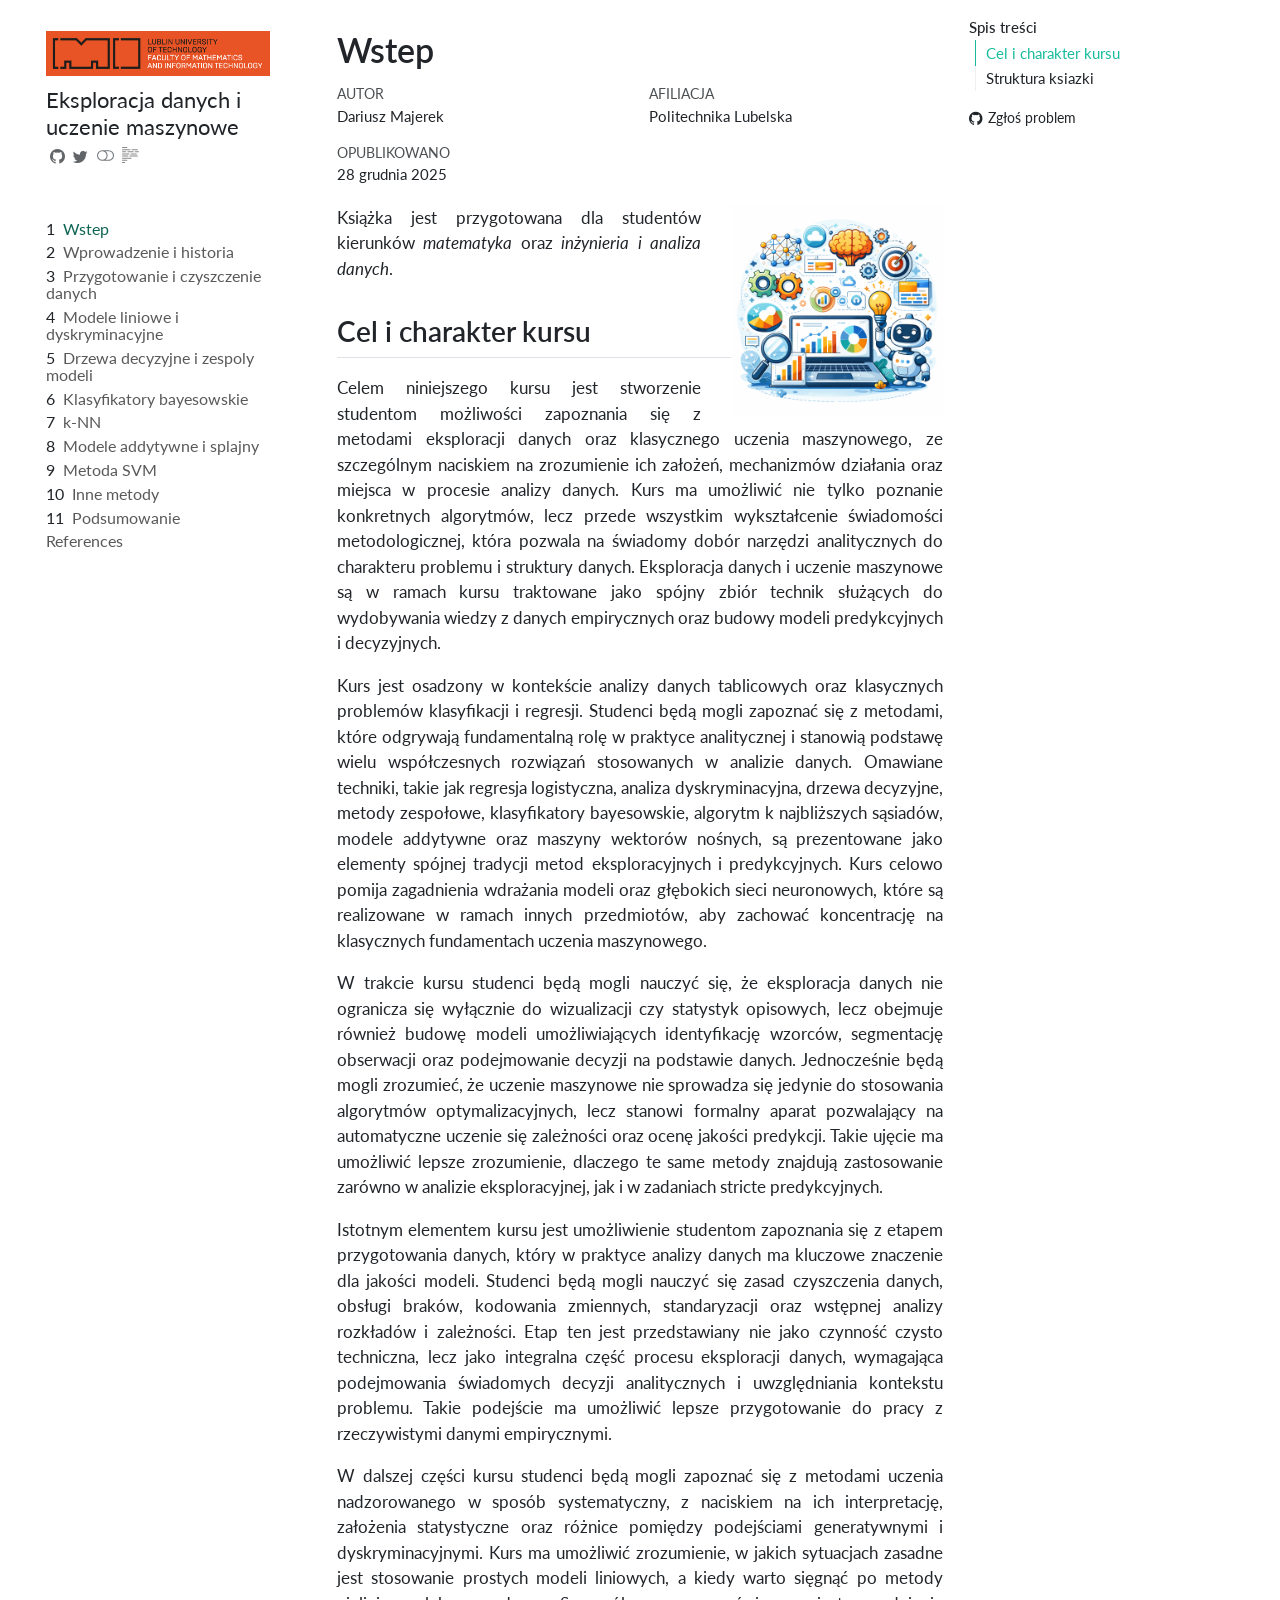
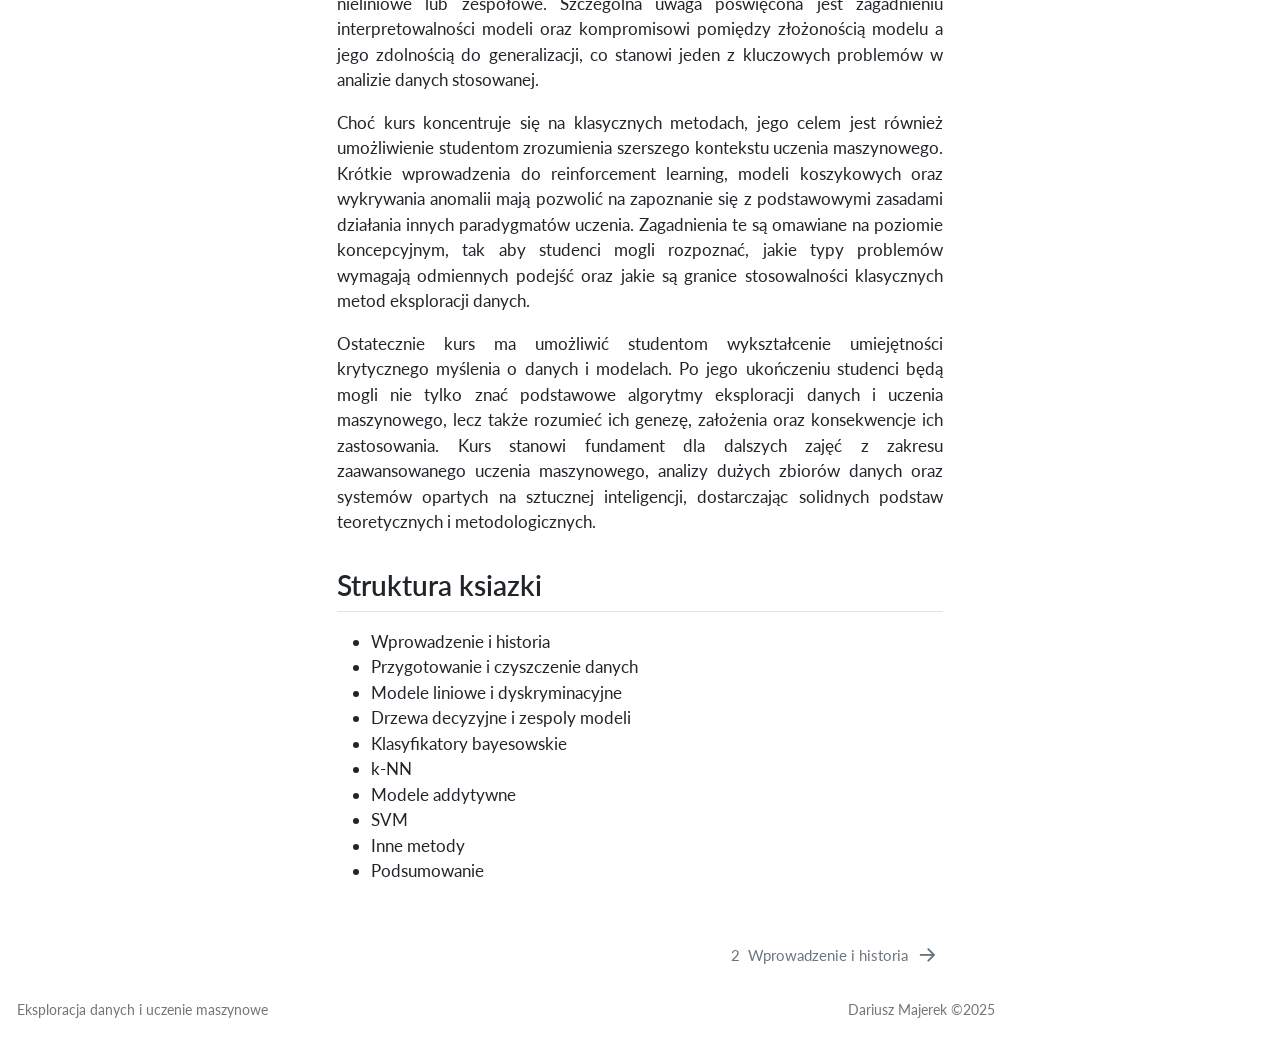
==== commit 6d758cb8: "lightgbm added" ====
--- a/docs/index.html
+++ b/docs/index.html
@@ -310,7 +310,7 @@
         <li class="sidebar-item">
   <div class="sidebar-item-container"> 
   <a href="./chapters/03-klasyfikacja-liniowa.html" class="sidebar-item-text sidebar-link">
- <span class="menu-text"><span class="chapter-number">4</span>&nbsp; <span class="chapter-title">Modele liniowe</span></span></a>
+ <span class="menu-text"><span class="chapter-number">4</span>&nbsp; <span class="chapter-title">Modele liniowe i dyskryminacyjne</span></span></a>
   </div>
 </li>
         <li class="sidebar-item">
@@ -406,7 +406,7 @@
     <div>
     <div class="quarto-title-meta-heading">Opublikowano</div>
     <div class="quarto-title-meta-contents">
-      <p class="date">27 grudnia 2025</p>
+      <p class="date">28 grudnia 2025</p>
     </div>
   </div>
   
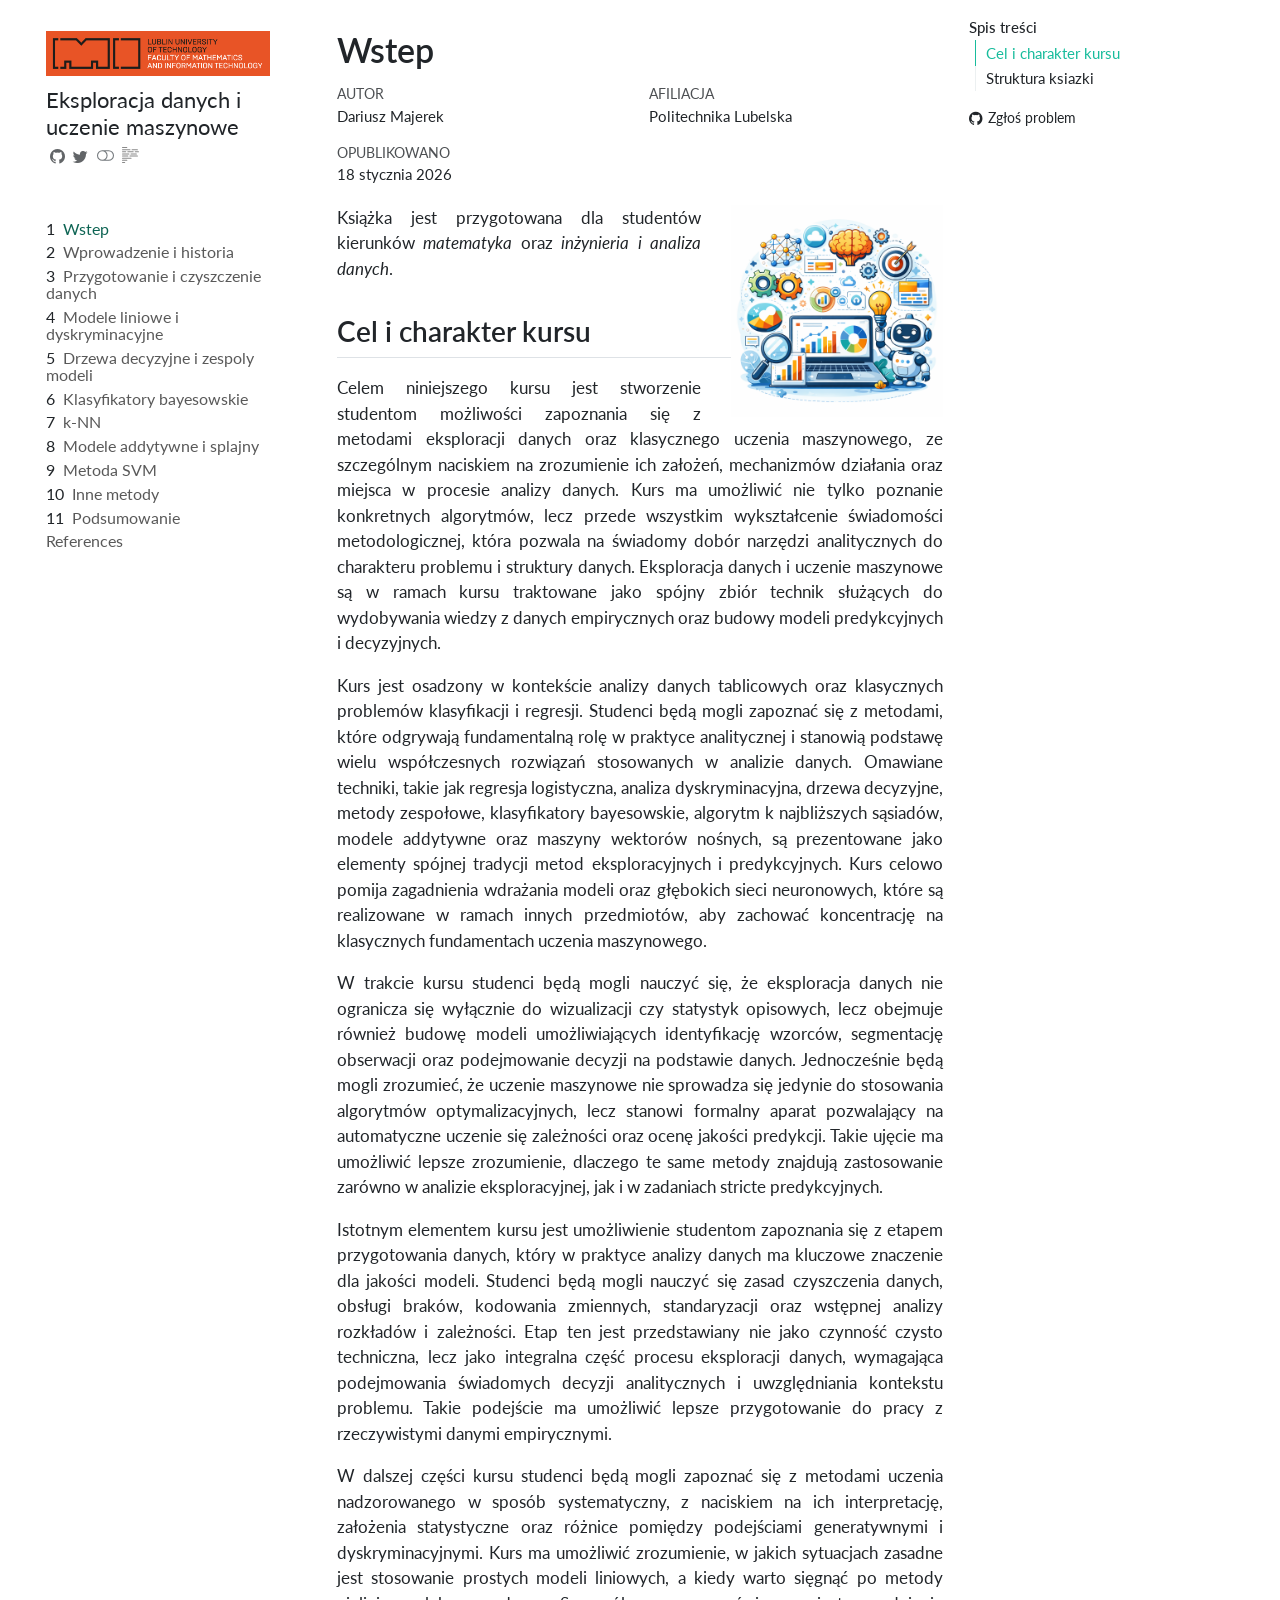
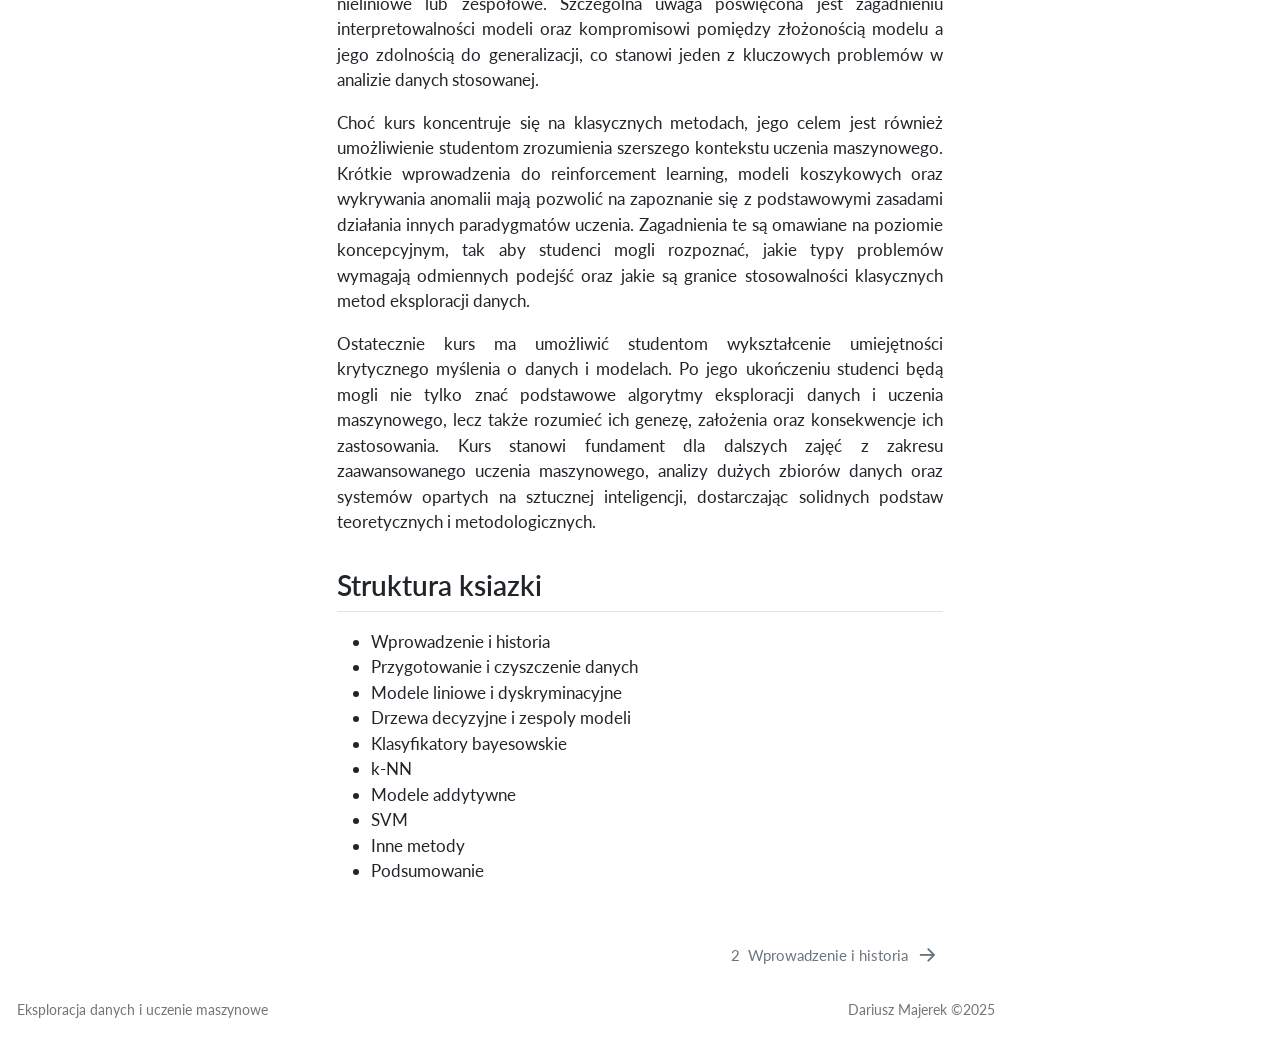
==== commit f48bd8d9: "NB i k-NN dodane" ====
--- a/docs/index.html
+++ b/docs/index.html
@@ -406,7 +406,7 @@
     <div>
     <div class="quarto-title-meta-heading">Opublikowano</div>
     <div class="quarto-title-meta-contents">
-      <p class="date">28 grudnia 2025</p>
+      <p class="date">18 stycznia 2026</p>
     </div>
   </div>
   
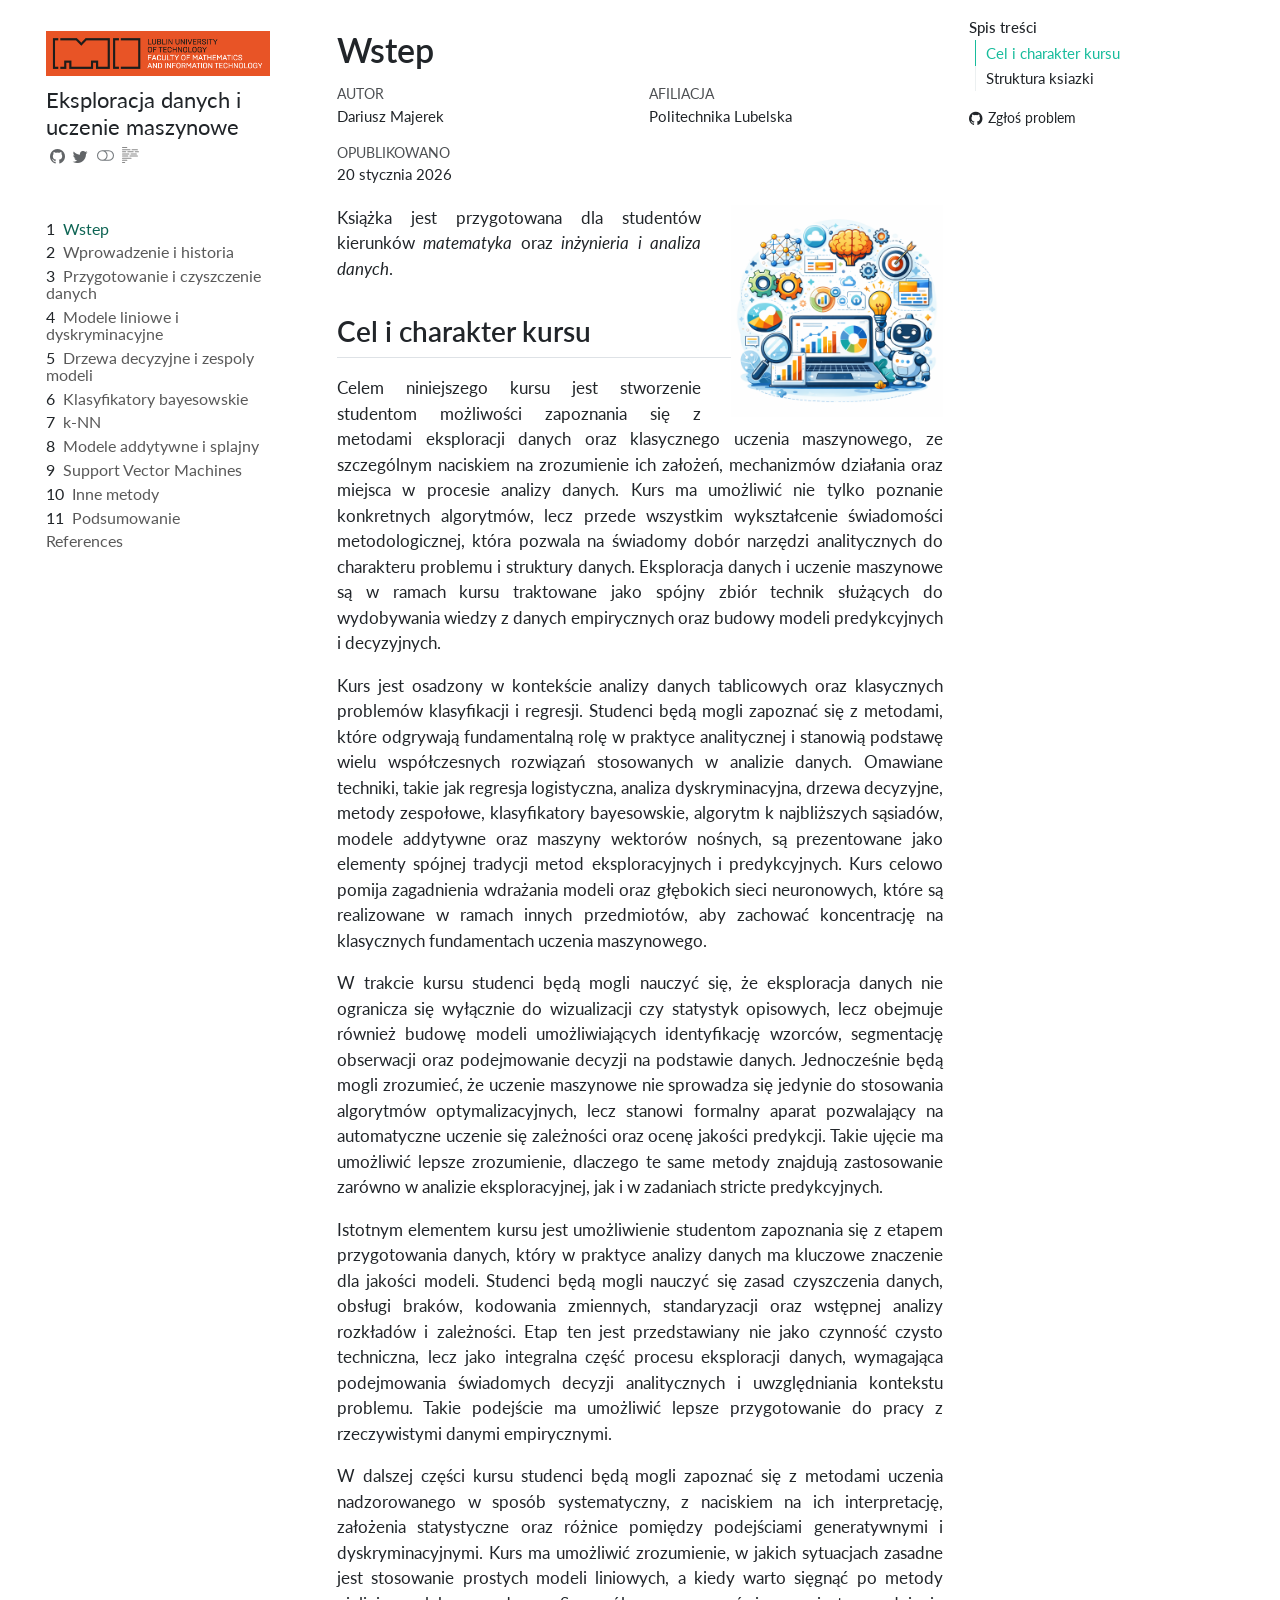
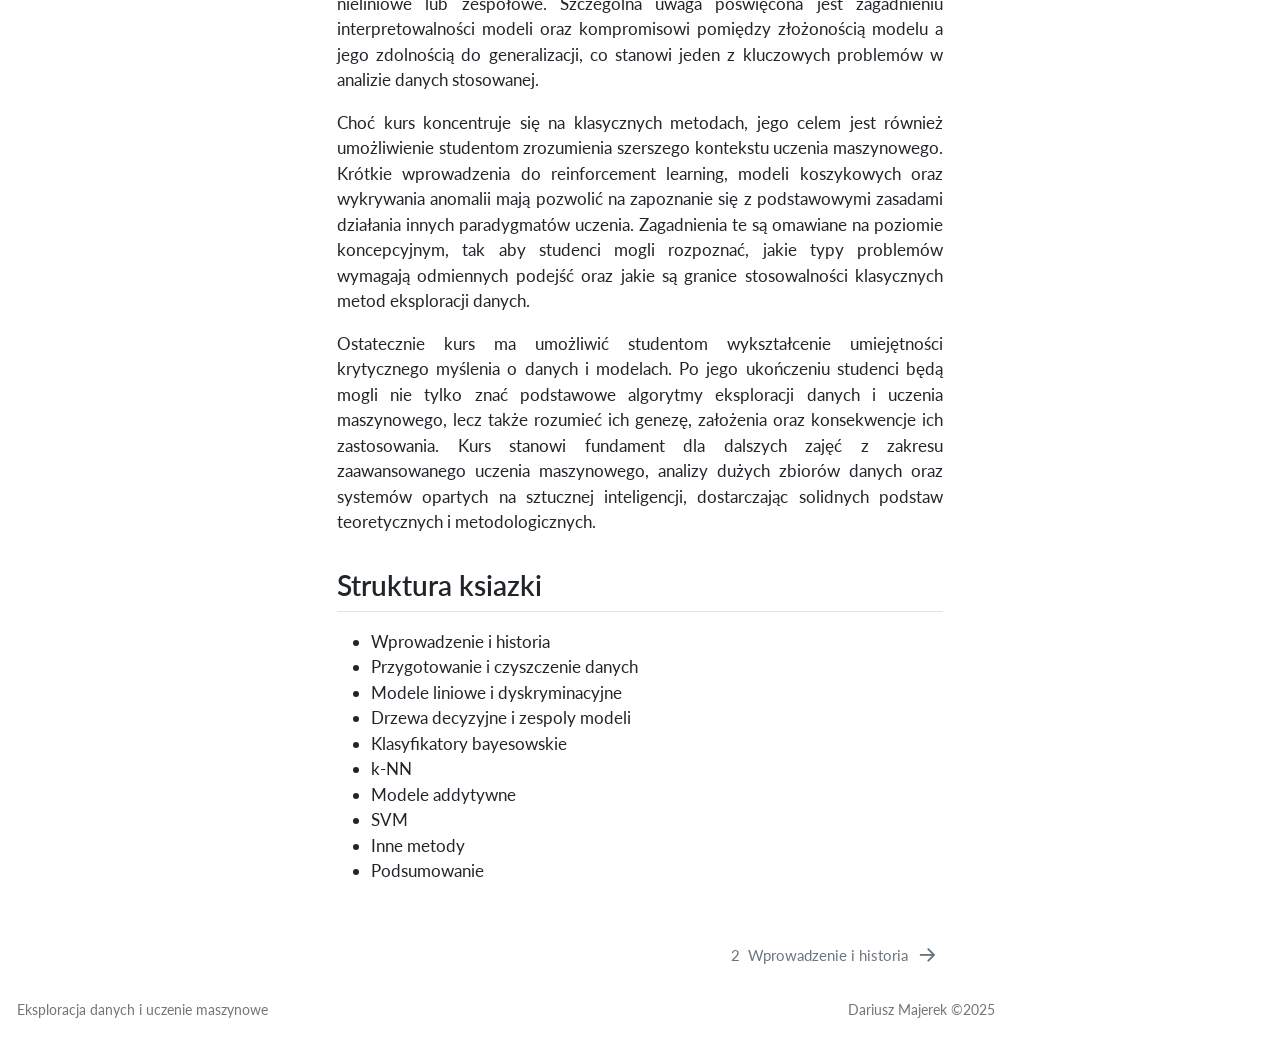
==== commit ed949813: "update titles" ====
--- a/docs/index.html
+++ b/docs/index.html
@@ -340,7 +340,7 @@
         <li class="sidebar-item">
   <div class="sidebar-item-container"> 
   <a href="./chapters/08-svm.html" class="sidebar-item-text sidebar-link">
- <span class="menu-text"><span class="chapter-number">9</span>&nbsp; <span class="chapter-title">Metoda SVM</span></span></a>
+ <span class="menu-text"><span class="chapter-number">9</span>&nbsp; <span class="chapter-title">Support Vector Machines</span></span></a>
   </div>
 </li>
         <li class="sidebar-item">
@@ -406,7 +406,7 @@
     <div>
     <div class="quarto-title-meta-heading">Opublikowano</div>
     <div class="quarto-title-meta-contents">
-      <p class="date">18 stycznia 2026</p>
+      <p class="date">20 stycznia 2026</p>
     </div>
   </div>
   
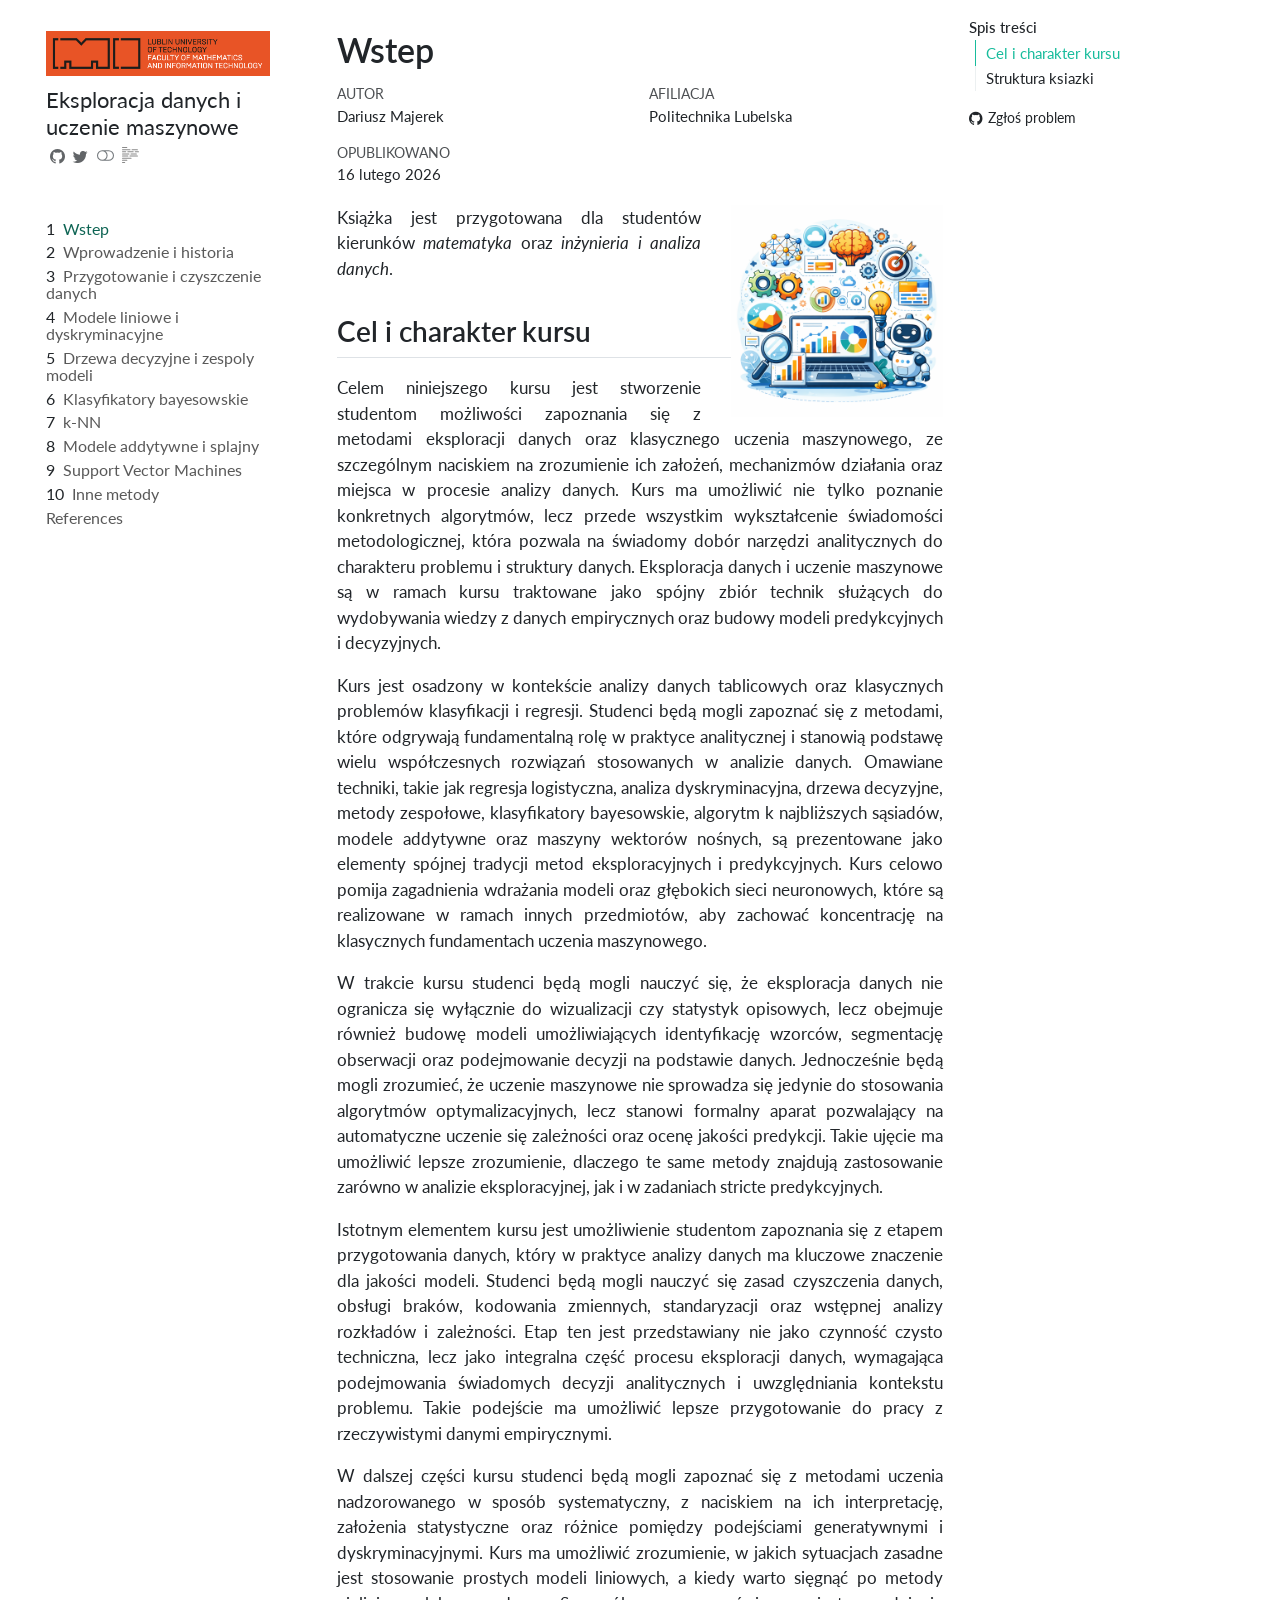
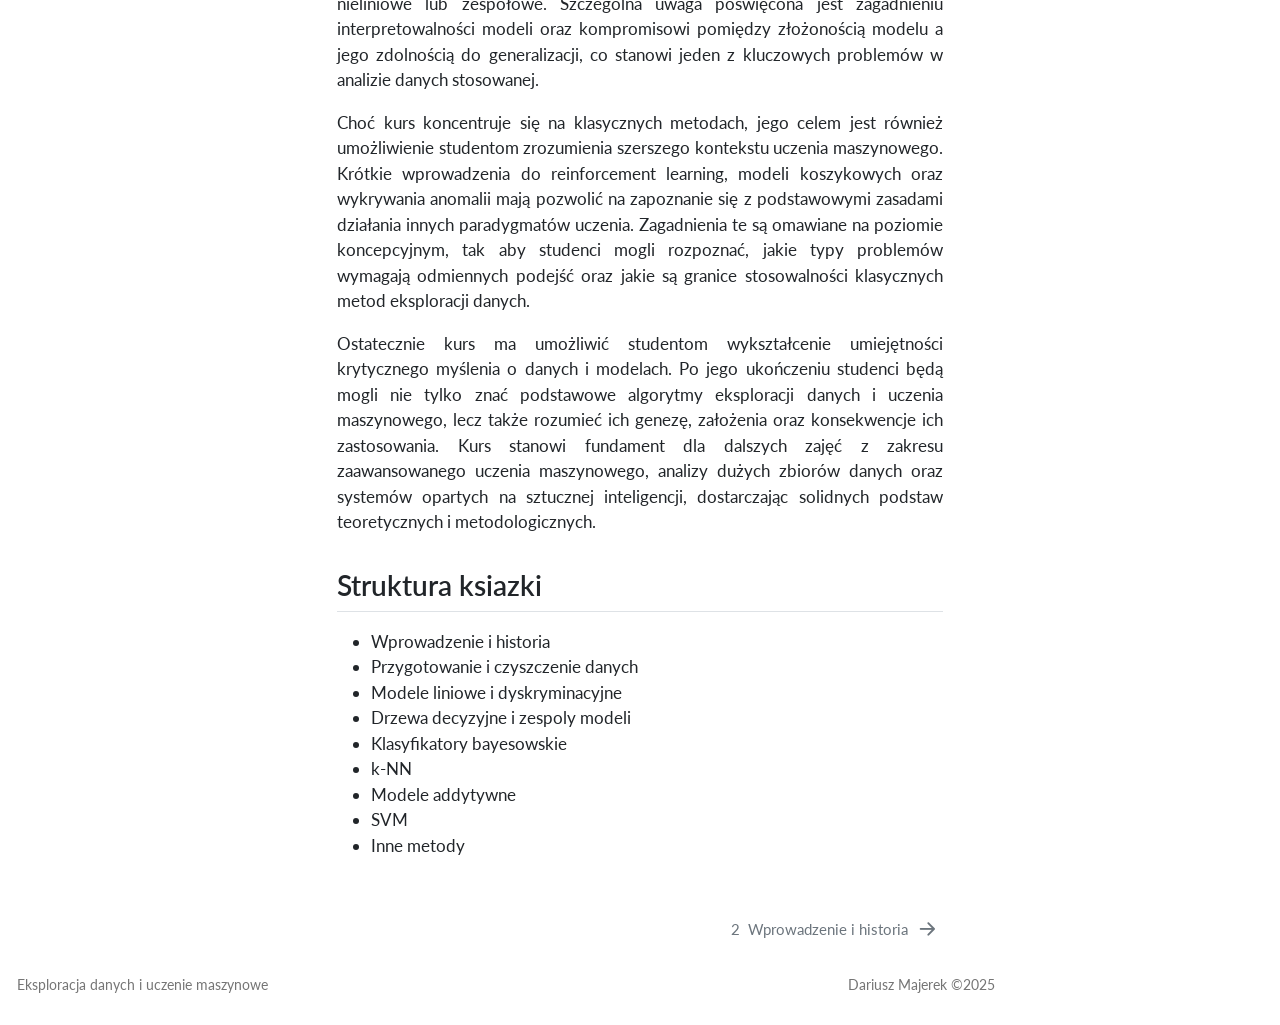
==== commit e230850e: "Usuniecie podsumowania" ====
--- a/docs/index.html
+++ b/docs/index.html
@@ -351,12 +351,6 @@
 </li>
         <li class="sidebar-item">
   <div class="sidebar-item-container"> 
-  <a href="./chapters/10-podsumowanie.html" class="sidebar-item-text sidebar-link">
- <span class="menu-text"><span class="chapter-number">11</span>&nbsp; <span class="chapter-title">Podsumowanie</span></span></a>
-  </div>
-</li>
-        <li class="sidebar-item">
-  <div class="sidebar-item-container"> 
   <a href="./chapters/reference.html" class="sidebar-item-text sidebar-link">
  <span class="menu-text">References</span></a>
   </div>
@@ -406,7 +400,7 @@
     <div>
     <div class="quarto-title-meta-heading">Opublikowano</div>
     <div class="quarto-title-meta-contents">
-      <p class="date">20 stycznia 2026</p>
+      <p class="date">16 lutego 2026</p>
     </div>
   </div>
   
@@ -442,7 +436,6 @@
 <li>Modele addytywne</li>
 <li>SVM</li>
 <li>Inne metody</li>
-<li>Podsumowanie</li>
 </ul>
 
 
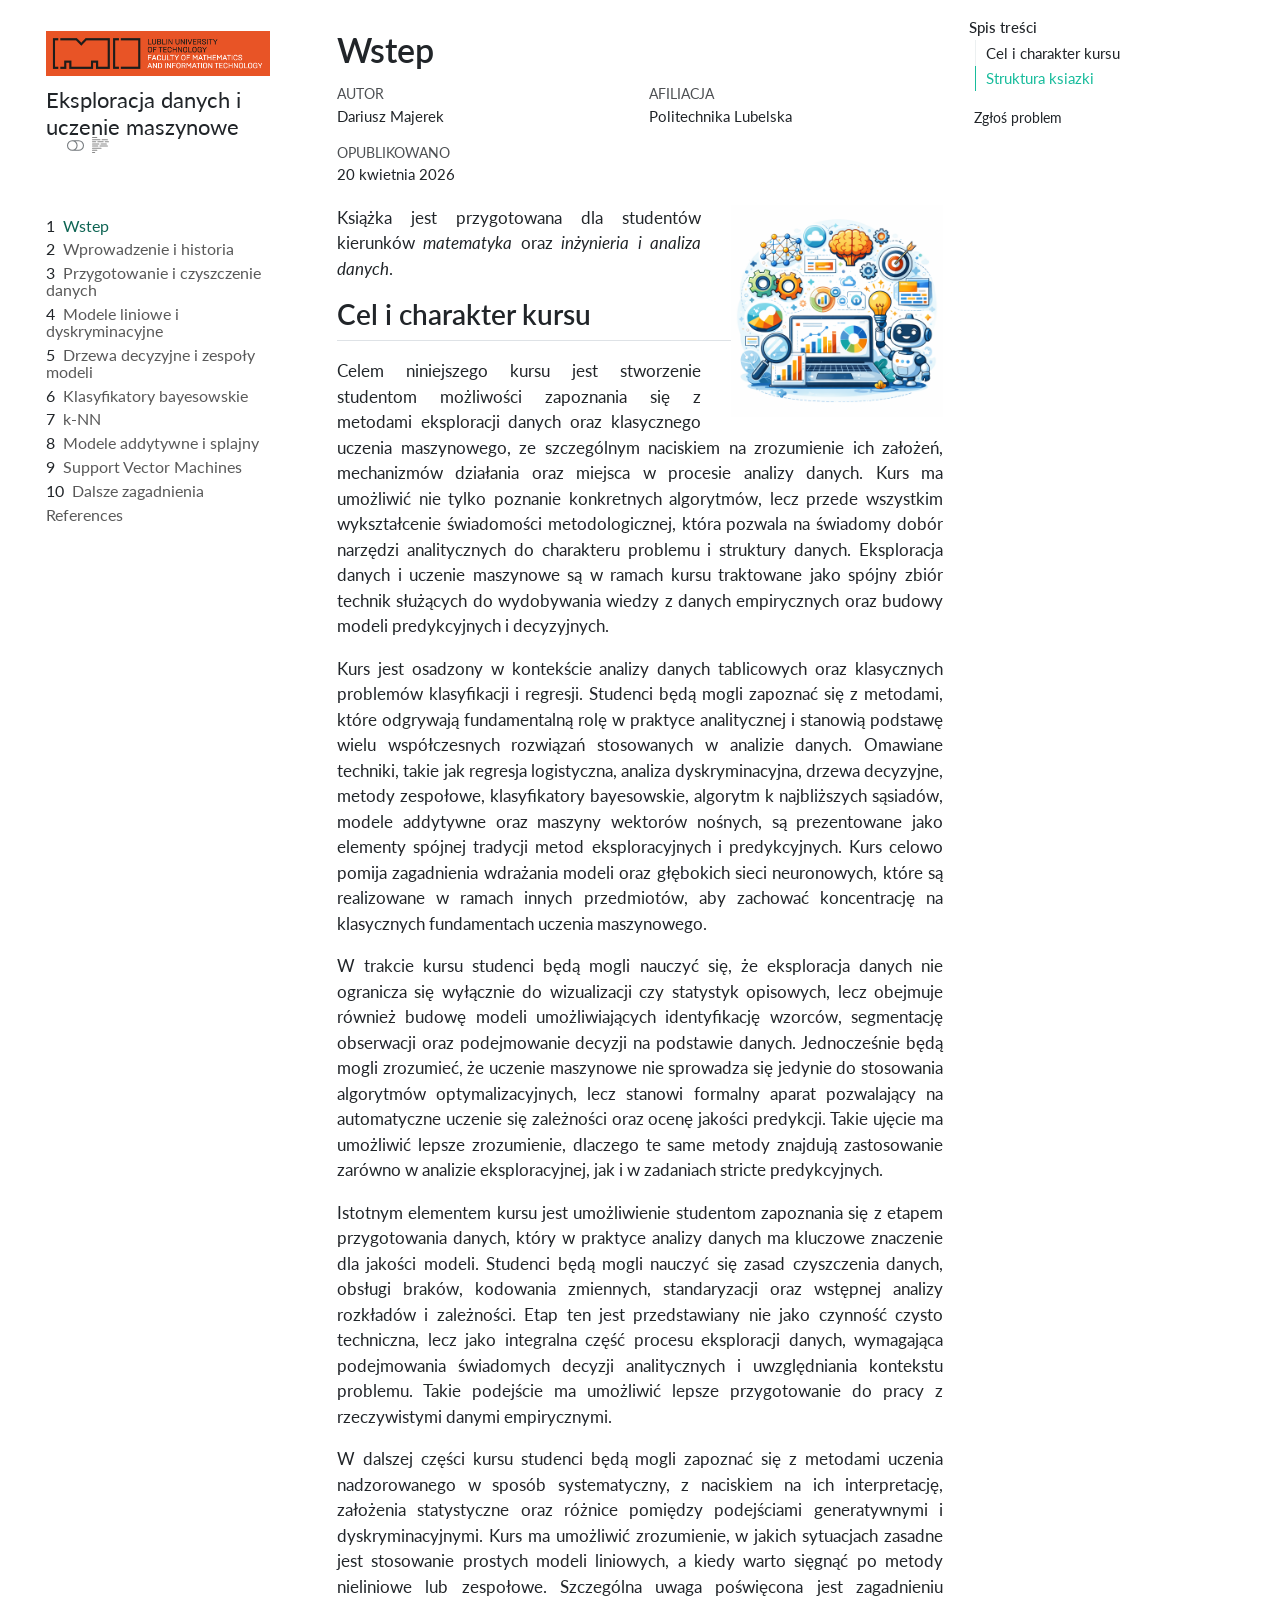
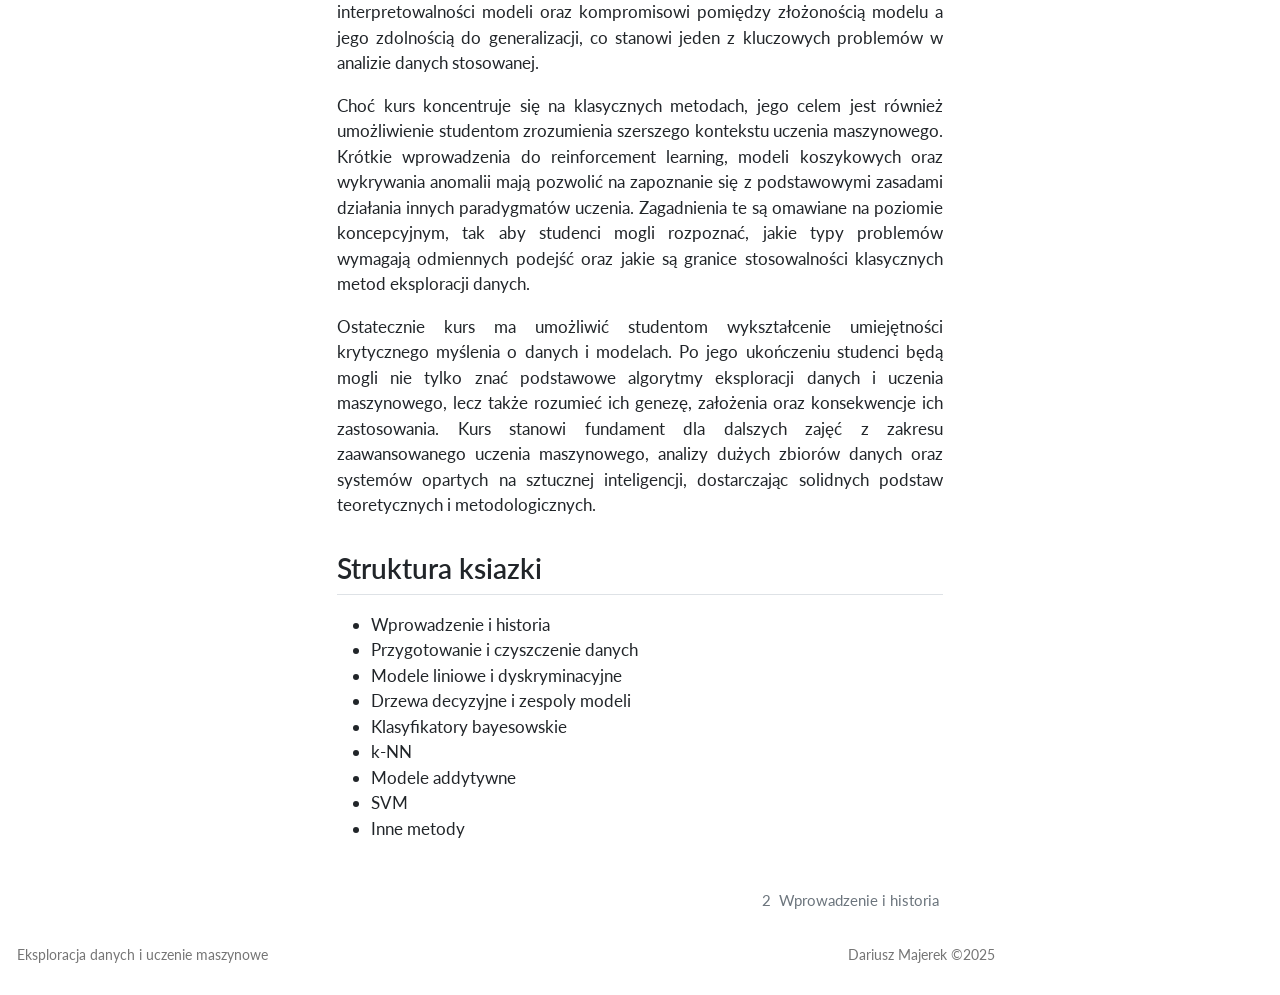
==== commit 85c154fa: "Dodałem rodział 9" ====
--- a/docs/index.html
+++ b/docs/index.html
@@ -2,7 +2,7 @@
 <html xmlns="http://www.w3.org/1999/xhtml" lang="pl" xml:lang="pl"><head>
 
 <meta charset="utf-8">
-<meta name="generator" content="quarto-1.8.26">
+<meta name="generator" content="quarto-1.7.31">
 
 <meta name="viewport" content="width=device-width, initial-scale=1.0, user-scalable=yes">
 
@@ -35,19 +35,18 @@
 <link href="./images/cover.png" rel="icon" type="image/png">
 <script src="site_libs/quarto-html/quarto.js" type="module"></script>
 <script src="site_libs/quarto-html/tabsets/tabsets.js" type="module"></script>
-<script src="site_libs/quarto-html/axe/axe-check.js" type="module"></script>
 <script src="site_libs/quarto-html/popper.min.js"></script>
 <script src="site_libs/quarto-html/tippy.umd.min.js"></script>
 <script src="site_libs/quarto-html/anchor.min.js"></script>
 <link href="site_libs/quarto-html/tippy.css" rel="stylesheet">
-<link href="site_libs/quarto-html/quarto-syntax-highlighting-587c61ba64f3a5504c4d52d930310e48.css" rel="stylesheet" class="quarto-color-scheme" id="quarto-text-highlighting-styles">
-<link href="site_libs/quarto-html/quarto-syntax-highlighting-dark-b758ccaa5987ceb1b75504551e579abf.css" rel="stylesheet" class="quarto-color-scheme quarto-color-alternate" id="quarto-text-highlighting-styles">
-<link href="site_libs/quarto-html/quarto-syntax-highlighting-587c61ba64f3a5504c4d52d930310e48.css" rel="stylesheet" class="quarto-color-scheme-extra" id="quarto-text-highlighting-styles">
+<link href="site_libs/quarto-html/quarto-syntax-highlighting-e1a5c8363afafaef2c763b6775fbf3ca.css" rel="stylesheet" class="quarto-color-scheme" id="quarto-text-highlighting-styles">
+<link href="site_libs/quarto-html/quarto-syntax-highlighting-dark-8ef56b68f8fa1e9d2ba328e99e439f80.css" rel="stylesheet" class="quarto-color-scheme quarto-color-alternate" id="quarto-text-highlighting-styles">
+<link href="site_libs/quarto-html/quarto-syntax-highlighting-e1a5c8363afafaef2c763b6775fbf3ca.css" rel="stylesheet" class="quarto-color-scheme-extra" id="quarto-text-highlighting-styles">
 <script src="site_libs/bootstrap/bootstrap.min.js"></script>
 <link href="site_libs/bootstrap/bootstrap-icons.css" rel="stylesheet">
-<link href="site_libs/bootstrap/bootstrap-6b8c1b7f874bdd152064db223e7d36ae.min.css" rel="stylesheet" append-hash="true" class="quarto-color-scheme" id="quarto-bootstrap" data-mode="light">
-<link href="site_libs/bootstrap/bootstrap-dark-7becdd8e1b79f26ea566d6ea537c1a09.min.css" rel="stylesheet" append-hash="true" class="quarto-color-scheme quarto-color-alternate" id="quarto-bootstrap" data-mode="dark">
-<link href="site_libs/bootstrap/bootstrap-6b8c1b7f874bdd152064db223e7d36ae.min.css" rel="stylesheet" append-hash="true" class="quarto-color-scheme-extra" id="quarto-bootstrap" data-mode="light">
+<link href="site_libs/bootstrap/bootstrap-2d449610c6da6b3fd31ed0a9984c1b47.min.css" rel="stylesheet" append-hash="true" class="quarto-color-scheme" id="quarto-bootstrap" data-mode="light">
+<link href="site_libs/bootstrap/bootstrap-dark-f7ccbded210020a5533f6fd86e3f20c2.min.css" rel="stylesheet" append-hash="true" class="quarto-color-scheme quarto-color-alternate" id="quarto-bootstrap" data-mode="dark">
+<link href="site_libs/bootstrap/bootstrap-2d449610c6da6b3fd31ed0a9984c1b47.min.css" rel="stylesheet" append-hash="true" class="quarto-color-scheme-extra" id="quarto-bootstrap" data-mode="light">
 <script id="quarto-search-options" type="application/json">{
   "location": "sidebar",
   "copy-button": false,
@@ -265,8 +264,7 @@
   <nav id="quarto-sidebar" class="sidebar collapse collapse-horizontal quarto-sidebar-collapse-item sidebar-navigation floating overflow-auto">
     <div class="pt-lg-2 mt-2 text-left sidebar-header sidebar-header-stacked">
       <a href="./index.html" class="sidebar-logo-link">
-      <img src="./images/logo.jpg" alt="" class="sidebar-logo light-content py-0 d-lg-inline d-none">
-      <img src="./images/logo.jpg" alt="" class="sidebar-logo dark-content py-0 d-lg-inline d-none">
+      <img src="./images/logo.jpg" alt="" class="sidebar-logo py-0 d-lg-inline d-none">
       </a>
     <div class="sidebar-title mb-0 py-0">
       <a href="./">Eksploracja danych i uczenie maszynowe</a> 
@@ -316,7 +314,7 @@
         <li class="sidebar-item">
   <div class="sidebar-item-container"> 
   <a href="./chapters/04-drzewa-zespoly.html" class="sidebar-item-text sidebar-link">
- <span class="menu-text"><span class="chapter-number">5</span>&nbsp; <span class="chapter-title">Drzewa decyzyjne i zespoly modeli</span></span></a>
+ <span class="menu-text"><span class="chapter-number">5</span>&nbsp; <span class="chapter-title">Drzewa decyzyjne i zespoły modeli</span></span></a>
   </div>
 </li>
         <li class="sidebar-item">
@@ -346,7 +344,7 @@
         <li class="sidebar-item">
   <div class="sidebar-item-container"> 
   <a href="./chapters/09-dalsze-zagadnienia.html" class="sidebar-item-text sidebar-link">
- <span class="menu-text"><span class="chapter-number">10</span>&nbsp; <span class="chapter-title">Inne metody</span></span></a>
+ <span class="menu-text"><span class="chapter-number">10</span>&nbsp; <span class="chapter-title">Dalsze zagadnienia</span></span></a>
   </div>
 </li>
         <li class="sidebar-item">
@@ -400,7 +398,7 @@
     <div>
     <div class="quarto-title-meta-heading">Opublikowano</div>
     <div class="quarto-title-meta-contents">
-      <p class="date">16 lutego 2026</p>
+      <p class="date">20 kwietnia 2026</p>
     </div>
   </div>
   
@@ -506,14 +504,13 @@
       e.clearSelection();
     }
     const getTextToCopy = function(trigger) {
-      const outerScaffold = trigger.parentElement.cloneNode(true);
-      const codeEl = outerScaffold.querySelector('code');
-      for (const childEl of codeEl.children) {
-        if (isCodeAnnotation(childEl)) {
-          childEl.remove();
-        }
-      }
-      return codeEl.innerText;
+        const codeEl = trigger.previousElementSibling.cloneNode(true);
+        for (const childEl of codeEl.children) {
+          if (isCodeAnnotation(childEl)) {
+            childEl.remove();
+          }
+        }
+        return codeEl.innerText;
     }
     const clipboard = new window.ClipboardJS('.code-copy-button:not([data-in-quarto-modal])', {
       text: getTextToCopy
--- a/docs/site_libs/quarto-html/quarto-syntax-highlighting-e1a5c8363afafaef2c763b6775fbf3ca.css
+++ b/docs/site_libs/quarto-html/quarto-syntax-highlighting-e1a5c8363afafaef2c763b6775fbf3ca.css
@@ -0,0 +1,236 @@
+/* quarto syntax highlight colors */
+:root {
+  --quarto-hl-ot-color: #003B4F;
+  --quarto-hl-at-color: #657422;
+  --quarto-hl-ss-color: #20794D;
+  --quarto-hl-an-color: #5E5E5E;
+  --quarto-hl-fu-color: #4758AB;
+  --quarto-hl-st-color: #20794D;
+  --quarto-hl-cf-color: #003B4F;
+  --quarto-hl-op-color: #5E5E5E;
+  --quarto-hl-er-color: #AD0000;
+  --quarto-hl-bn-color: #AD0000;
+  --quarto-hl-al-color: #AD0000;
+  --quarto-hl-va-color: #111111;
+  --quarto-hl-bu-color: inherit;
+  --quarto-hl-ex-color: inherit;
+  --quarto-hl-pp-color: #AD0000;
+  --quarto-hl-in-color: #5E5E5E;
+  --quarto-hl-vs-color: #20794D;
+  --quarto-hl-wa-color: #5E5E5E;
+  --quarto-hl-do-color: #5E5E5E;
+  --quarto-hl-im-color: #00769E;
+  --quarto-hl-ch-color: #20794D;
+  --quarto-hl-dt-color: #AD0000;
+  --quarto-hl-fl-color: #AD0000;
+  --quarto-hl-co-color: #5E5E5E;
+  --quarto-hl-cv-color: #5E5E5E;
+  --quarto-hl-cn-color: #8f5902;
+  --quarto-hl-sc-color: #5E5E5E;
+  --quarto-hl-dv-color: #AD0000;
+  --quarto-hl-kw-color: #003B4F;
+}
+
+/* other quarto variables */
+:root {
+  --quarto-font-monospace: SFMono-Regular, Menlo, Monaco, Consolas, "Liberation Mono", "Courier New", monospace;
+}
+
+/* syntax highlight based on Pandoc's rules */
+pre > code.sourceCode > span {
+  color: #003B4F;
+}
+
+code.sourceCode > span {
+  color: #003B4F;
+}
+
+div.sourceCode,
+div.sourceCode pre.sourceCode {
+  color: #003B4F;
+}
+
+/* Normal */
+code span {
+  color: #003B4F;
+}
+
+/* Alert */
+code span.al {
+  color: #AD0000;
+  font-style: inherit;
+}
+
+/* Annotation */
+code span.an {
+  color: #5E5E5E;
+  font-style: inherit;
+}
+
+/* Attribute */
+code span.at {
+  color: #657422;
+  font-style: inherit;
+}
+
+/* BaseN */
+code span.bn {
+  color: #AD0000;
+  font-style: inherit;
+}
+
+/* BuiltIn */
+code span.bu {
+  font-style: inherit;
+}
+
+/* ControlFlow */
+code span.cf {
+  color: #003B4F;
+  font-weight: bold;
+  font-style: inherit;
+}
+
+/* Char */
+code span.ch {
+  color: #20794D;
+  font-style: inherit;
+}
+
+/* Constant */
+code span.cn {
+  color: #8f5902;
+  font-style: inherit;
+}
+
+/* Comment */
+code span.co {
+  color: #5E5E5E;
+  font-style: inherit;
+}
+
+/* CommentVar */
+code span.cv {
+  color: #5E5E5E;
+  font-style: italic;
+}
+
+/* Documentation */
+code span.do {
+  color: #5E5E5E;
+  font-style: italic;
+}
+
+/* DataType */
+code span.dt {
+  color: #AD0000;
+  font-style: inherit;
+}
+
+/* DecVal */
+code span.dv {
+  color: #AD0000;
+  font-style: inherit;
+}
+
+/* Error */
+code span.er {
+  color: #AD0000;
+  font-style: inherit;
+}
+
+/* Extension */
+code span.ex {
+  font-style: inherit;
+}
+
+/* Float */
+code span.fl {
+  color: #AD0000;
+  font-style: inherit;
+}
+
+/* Function */
+code span.fu {
+  color: #4758AB;
+  font-style: inherit;
+}
+
+/* Import */
+code span.im {
+  color: #00769E;
+  font-style: inherit;
+}
+
+/* Information */
+code span.in {
+  color: #5E5E5E;
+  font-style: inherit;
+}
+
+/* Keyword */
+code span.kw {
+  color: #003B4F;
+  font-weight: bold;
+  font-style: inherit;
+}
+
+/* Operator */
+code span.op {
+  color: #5E5E5E;
+  font-style: inherit;
+}
+
+/* Other */
+code span.ot {
+  color: #003B4F;
+  font-style: inherit;
+}
+
+/* Preprocessor */
+code span.pp {
+  color: #AD0000;
+  font-style: inherit;
+}
+
+/* SpecialChar */
+code span.sc {
+  color: #5E5E5E;
+  font-style: inherit;
+}
+
+/* SpecialString */
+code span.ss {
+  color: #20794D;
+  font-style: inherit;
+}
+
+/* String */
+code span.st {
+  color: #20794D;
+  font-style: inherit;
+}
+
+/* Variable */
+code span.va {
+  color: #111111;
+  font-style: inherit;
+}
+
+/* VerbatimString */
+code span.vs {
+  color: #20794D;
+  font-style: inherit;
+}
+
+/* Warning */
+code span.wa {
+  color: #5E5E5E;
+  font-style: italic;
+}
+
+.prevent-inlining {
+  content: "</";
+}
+
+/*# sourceMappingURL=c735b2cac6c846c1abc72f5ce1520814.css.map */
--- a/docs/site_libs/quarto-html/quarto-syntax-highlighting-dark-8ef56b68f8fa1e9d2ba328e99e439f80.css
+++ b/docs/site_libs/quarto-html/quarto-syntax-highlighting-dark-8ef56b68f8fa1e9d2ba328e99e439f80.css
@@ -0,0 +1,219 @@
+/* quarto syntax highlight colors */
+:root {
+  --quarto-hl-al-color: #f07178;
+  --quarto-hl-an-color: #d4d0ab;
+  --quarto-hl-at-color: #00e0e0;
+  --quarto-hl-bn-color: #d4d0ab;
+  --quarto-hl-bu-color: #abe338;
+  --quarto-hl-ch-color: #abe338;
+  --quarto-hl-co-color: #f8f8f2;
+  --quarto-hl-cv-color: #ffd700;
+  --quarto-hl-cn-color: #ffd700;
+  --quarto-hl-cf-color: #ffa07a;
+  --quarto-hl-dt-color: #ffa07a;
+  --quarto-hl-dv-color: #d4d0ab;
+  --quarto-hl-do-color: #f8f8f2;
+  --quarto-hl-er-color: #f07178;
+  --quarto-hl-ex-color: #00e0e0;
+  --quarto-hl-fl-color: #d4d0ab;
+  --quarto-hl-fu-color: #ffa07a;
+  --quarto-hl-im-color: #abe338;
+  --quarto-hl-in-color: #d4d0ab;
+  --quarto-hl-kw-color: #ffa07a;
+  --quarto-hl-op-color: #ffa07a;
+  --quarto-hl-ot-color: #00e0e0;
+  --quarto-hl-pp-color: #dcc6e0;
+  --quarto-hl-re-color: #00e0e0;
+  --quarto-hl-sc-color: #abe338;
+  --quarto-hl-ss-color: #abe338;
+  --quarto-hl-st-color: #abe338;
+  --quarto-hl-va-color: #00e0e0;
+  --quarto-hl-vs-color: #abe338;
+  --quarto-hl-wa-color: #dcc6e0;
+}
+
+/* other quarto variables */
+:root {
+  --quarto-font-monospace: SFMono-Regular, Menlo, Monaco, Consolas, "Liberation Mono", "Courier New", monospace;
+}
+
+/* syntax highlight based on Pandoc's rules */
+pre > code.sourceCode > span {
+  color: #f8f8f2;
+}
+
+code.sourceCode > span {
+  color: #f8f8f2;
+}
+
+div.sourceCode,
+div.sourceCode pre.sourceCode {
+  color: #f8f8f2;
+}
+
+/* Normal */
+code span {
+  color: #f8f8f2;
+}
+
+/* Alert */
+code span.al {
+  color: #f07178;
+}
+
+/* Annotation */
+code span.an {
+  color: #d4d0ab;
+}
+
+/* Attribute */
+code span.at {
+  color: #00e0e0;
+}
+
+/* BaseN */
+code span.bn {
+  color: #d4d0ab;
+}
+
+/* BuiltIn */
+code span.bu {
+  color: #abe338;
+}
+
+/* ControlFlow */
+code span.cf {
+  font-weight: bold;
+  color: #ffa07a;
+}
+
+/* Char */
+code span.ch {
+  color: #abe338;
+}
+
+/* Constant */
+code span.cn {
+  color: #ffd700;
+}
+
+/* Comment */
+code span.co {
+  font-style: italic;
+  color: #f8f8f2;
+}
+
+/* CommentVar */
+code span.cv {
+  color: #ffd700;
+}
+
+/* Documentation */
+code span.do {
+  color: #f8f8f2;
+}
+
+/* DataType */
+code span.dt {
+  color: #ffa07a;
+}
+
+/* DecVal */
+code span.dv {
+  color: #d4d0ab;
+}
+
+/* Error */
+code span.er {
+  color: #f07178;
+  text-decoration: underline;
+}
+
+/* Extension */
+code span.ex {
+  font-weight: bold;
+  color: #00e0e0;
+}
+
+/* Float */
+code span.fl {
+  color: #d4d0ab;
+}
+
+/* Function */
+code span.fu {
+  color: #ffa07a;
+}
+
+/* Import */
+code span.im {
+  color: #abe338;
+}
+
+/* Information */
+code span.in {
+  color: #d4d0ab;
+}
+
+/* Keyword */
+code span.kw {
+  font-weight: bold;
+  color: #ffa07a;
+}
+
+/* Operator */
+code span.op {
+  color: #ffa07a;
+}
+
+/* Other */
+code span.ot {
+  color: #00e0e0;
+}
+
+/* Preprocessor */
+code span.pp {
+  color: #dcc6e0;
+}
+
+/* RegionMarker */
+code span.re {
+  background-color: #f8f8f2;
+  color: #00e0e0;
+}
+
+/* SpecialChar */
+code span.sc {
+  color: #abe338;
+}
+
+/* SpecialString */
+code span.ss {
+  color: #abe338;
+}
+
+/* String */
+code span.st {
+  color: #abe338;
+}
+
+/* Variable */
+code span.va {
+  color: #00e0e0;
+}
+
+/* VerbatimString */
+code span.vs {
+  color: #abe338;
+}
+
+/* Warning */
+code span.wa {
+  color: #dcc6e0;
+}
+
+.prevent-inlining {
+  content: "</";
+}
+
+/*# sourceMappingURL=cf5278f7cea5512246cb3b41cb474b3b.css.map */
--- a/docs/site_libs/quarto-html/quarto-syntax-highlighting-e1a5c8363afafaef2c763b6775fbf3ca.css
+++ b/docs/site_libs/quarto-html/quarto-syntax-highlighting-e1a5c8363afafaef2c763b6775fbf3ca.css
@@ -0,0 +1,236 @@
+/* quarto syntax highlight colors */
+:root {
+  --quarto-hl-ot-color: #003B4F;
+  --quarto-hl-at-color: #657422;
+  --quarto-hl-ss-color: #20794D;
+  --quarto-hl-an-color: #5E5E5E;
+  --quarto-hl-fu-color: #4758AB;
+  --quarto-hl-st-color: #20794D;
+  --quarto-hl-cf-color: #003B4F;
+  --quarto-hl-op-color: #5E5E5E;
+  --quarto-hl-er-color: #AD0000;
+  --quarto-hl-bn-color: #AD0000;
+  --quarto-hl-al-color: #AD0000;
+  --quarto-hl-va-color: #111111;
+  --quarto-hl-bu-color: inherit;
+  --quarto-hl-ex-color: inherit;
+  --quarto-hl-pp-color: #AD0000;
+  --quarto-hl-in-color: #5E5E5E;
+  --quarto-hl-vs-color: #20794D;
+  --quarto-hl-wa-color: #5E5E5E;
+  --quarto-hl-do-color: #5E5E5E;
+  --quarto-hl-im-color: #00769E;
+  --quarto-hl-ch-color: #20794D;
+  --quarto-hl-dt-color: #AD0000;
+  --quarto-hl-fl-color: #AD0000;
+  --quarto-hl-co-color: #5E5E5E;
+  --quarto-hl-cv-color: #5E5E5E;
+  --quarto-hl-cn-color: #8f5902;
+  --quarto-hl-sc-color: #5E5E5E;
+  --quarto-hl-dv-color: #AD0000;
+  --quarto-hl-kw-color: #003B4F;
+}
+
+/* other quarto variables */
+:root {
+  --quarto-font-monospace: SFMono-Regular, Menlo, Monaco, Consolas, "Liberation Mono", "Courier New", monospace;
+}
+
+/* syntax highlight based on Pandoc's rules */
+pre > code.sourceCode > span {
+  color: #003B4F;
+}
+
+code.sourceCode > span {
+  color: #003B4F;
+}
+
+div.sourceCode,
+div.sourceCode pre.sourceCode {
+  color: #003B4F;
+}
+
+/* Normal */
+code span {
+  color: #003B4F;
+}
+
+/* Alert */
+code span.al {
+  color: #AD0000;
+  font-style: inherit;
+}
+
+/* Annotation */
+code span.an {
+  color: #5E5E5E;
+  font-style: inherit;
+}
+
+/* Attribute */
+code span.at {
+  color: #657422;
+  font-style: inherit;
+}
+
+/* BaseN */
+code span.bn {
+  color: #AD0000;
+  font-style: inherit;
+}
+
+/* BuiltIn */
+code span.bu {
+  font-style: inherit;
+}
+
+/* ControlFlow */
+code span.cf {
+  color: #003B4F;
+  font-weight: bold;
+  font-style: inherit;
+}
+
+/* Char */
+code span.ch {
+  color: #20794D;
+  font-style: inherit;
+}
+
+/* Constant */
+code span.cn {
+  color: #8f5902;
+  font-style: inherit;
+}
+
+/* Comment */
+code span.co {
+  color: #5E5E5E;
+  font-style: inherit;
+}
+
+/* CommentVar */
+code span.cv {
+  color: #5E5E5E;
+  font-style: italic;
+}
+
+/* Documentation */
+code span.do {
+  color: #5E5E5E;
+  font-style: italic;
+}
+
+/* DataType */
+code span.dt {
+  color: #AD0000;
+  font-style: inherit;
+}
+
+/* DecVal */
+code span.dv {
+  color: #AD0000;
+  font-style: inherit;
+}
+
+/* Error */
+code span.er {
+  color: #AD0000;
+  font-style: inherit;
+}
+
+/* Extension */
+code span.ex {
+  font-style: inherit;
+}
+
+/* Float */
+code span.fl {
+  color: #AD0000;
+  font-style: inherit;
+}
+
+/* Function */
+code span.fu {
+  color: #4758AB;
+  font-style: inherit;
+}
+
+/* Import */
+code span.im {
+  color: #00769E;
+  font-style: inherit;
+}
+
+/* Information */
+code span.in {
+  color: #5E5E5E;
+  font-style: inherit;
+}
+
+/* Keyword */
+code span.kw {
+  color: #003B4F;
+  font-weight: bold;
+  font-style: inherit;
+}
+
+/* Operator */
+code span.op {
+  color: #5E5E5E;
+  font-style: inherit;
+}
+
+/* Other */
+code span.ot {
+  color: #003B4F;
+  font-style: inherit;
+}
+
+/* Preprocessor */
+code span.pp {
+  color: #AD0000;
+  font-style: inherit;
+}
+
+/* SpecialChar */
+code span.sc {
+  color: #5E5E5E;
+  font-style: inherit;
+}
+
+/* SpecialString */
+code span.ss {
+  color: #20794D;
+  font-style: inherit;
+}
+
+/* String */
+code span.st {
+  color: #20794D;
+  font-style: inherit;
+}
+
+/* Variable */
+code span.va {
+  color: #111111;
+  font-style: inherit;
+}
+
+/* VerbatimString */
+code span.vs {
+  color: #20794D;
+  font-style: inherit;
+}
+
+/* Warning */
+code span.wa {
+  color: #5E5E5E;
+  font-style: italic;
+}
+
+.prevent-inlining {
+  content: "</";
+}
+
+/*# sourceMappingURL=c735b2cac6c846c1abc72f5ce1520814.css.map */
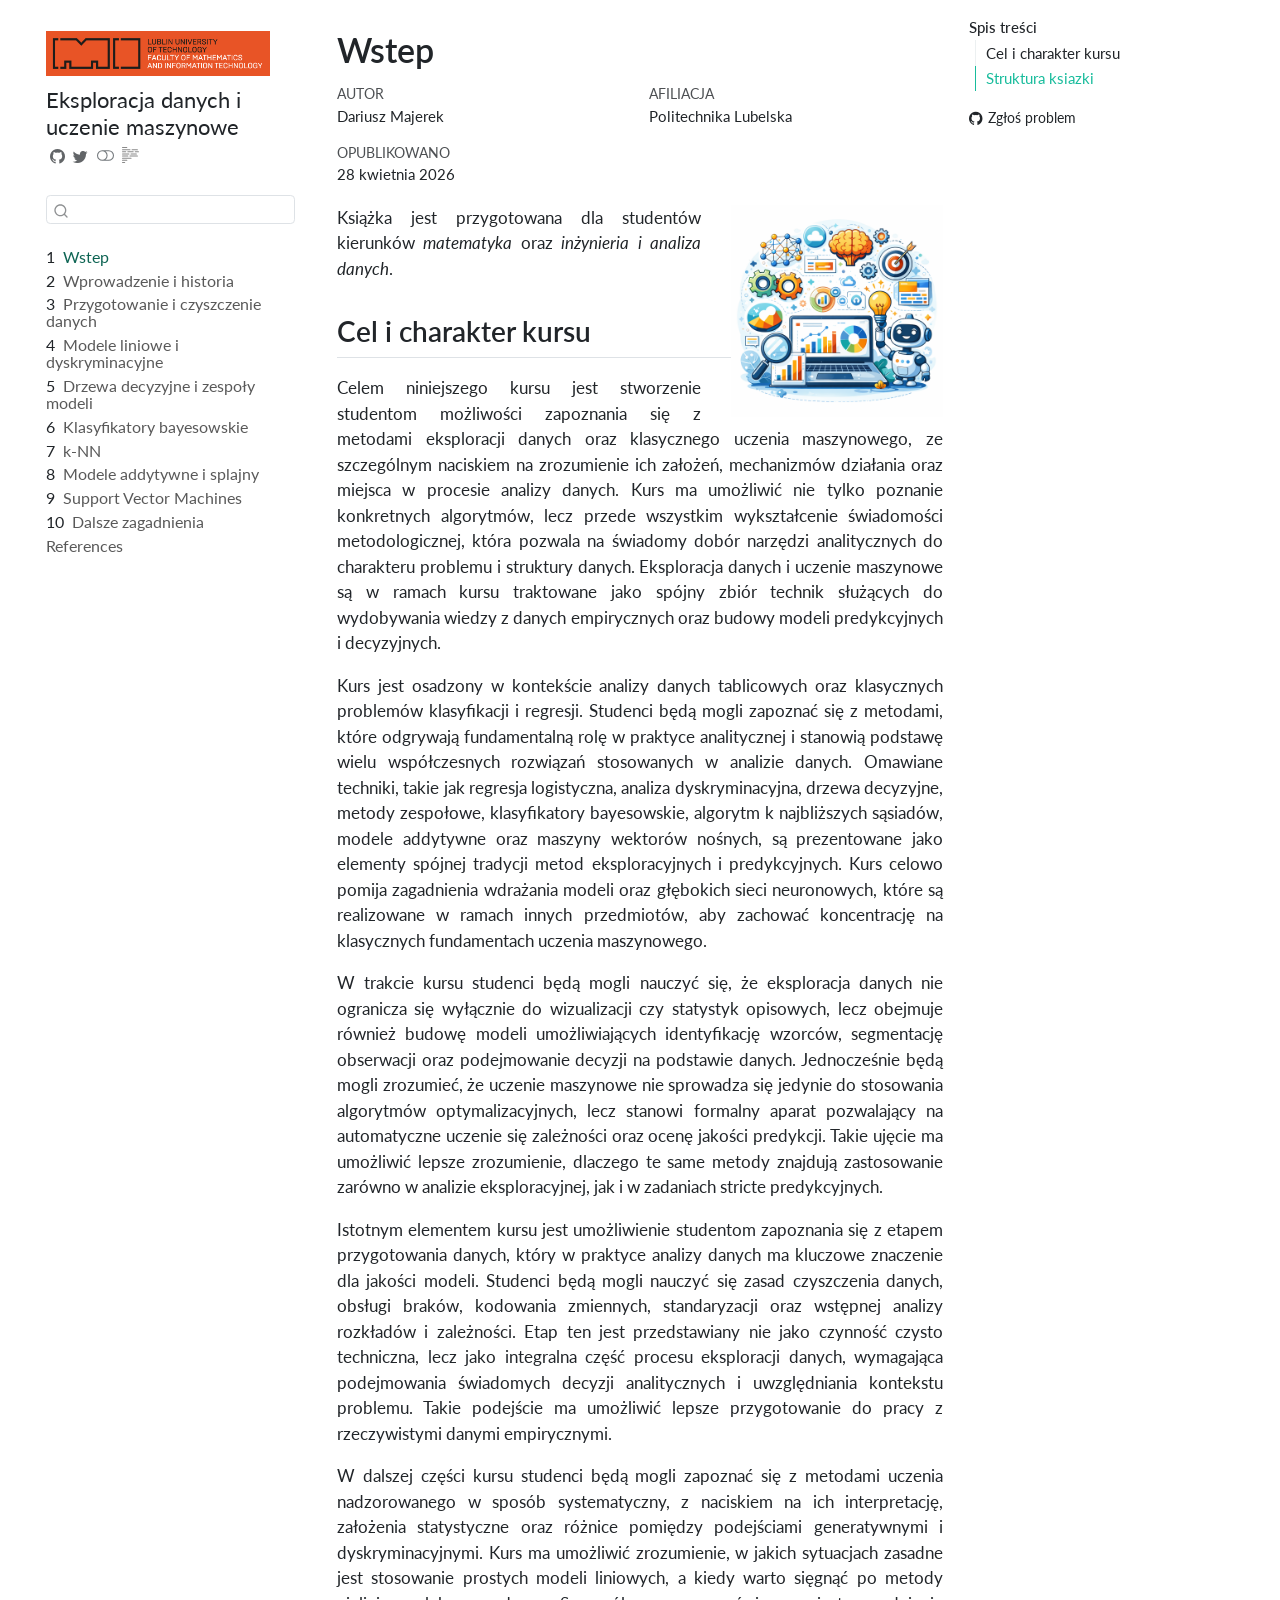
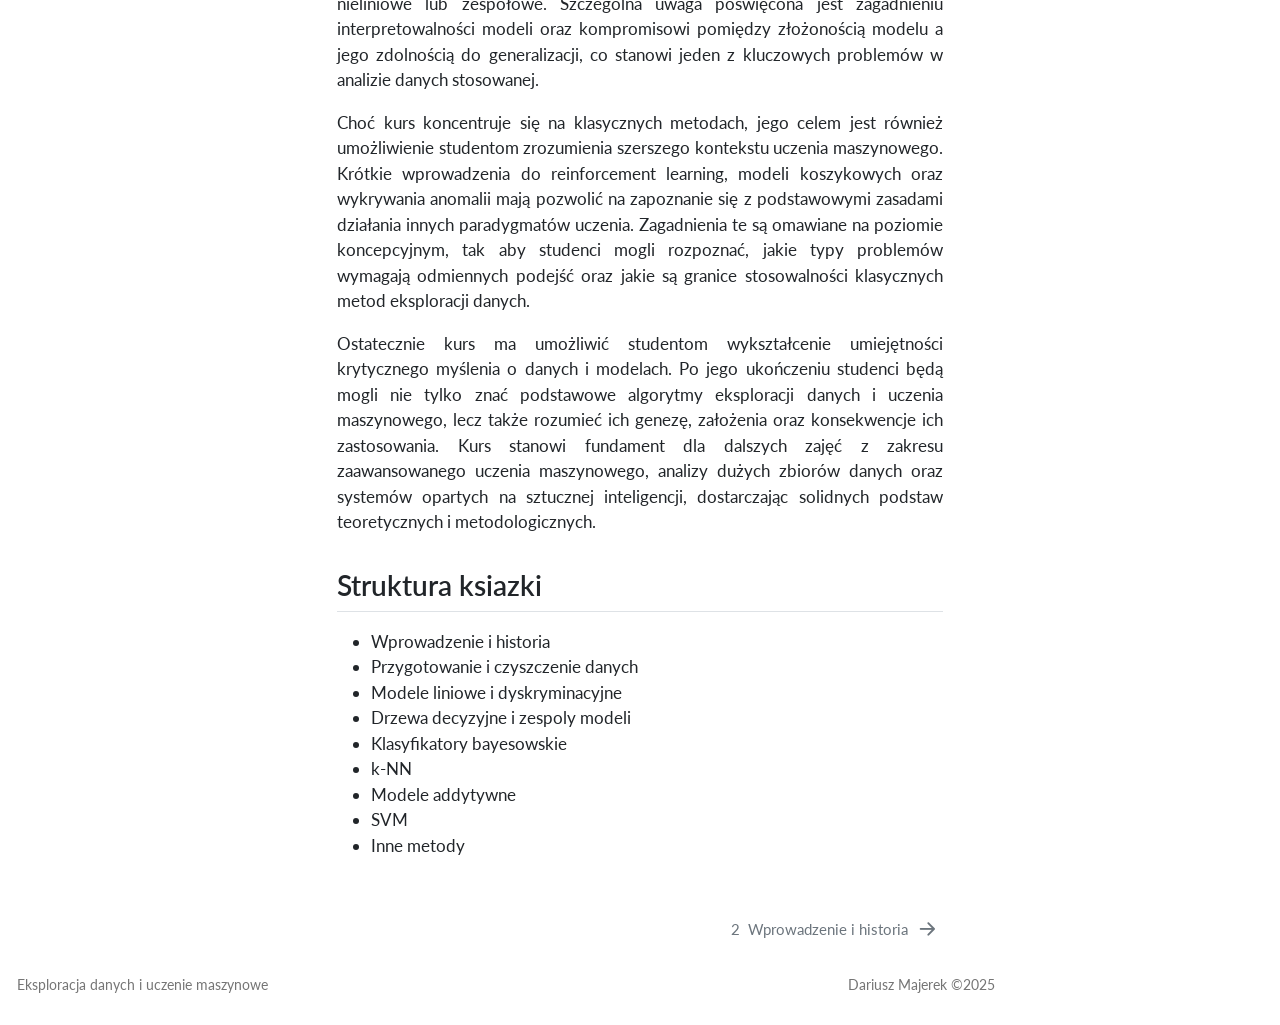
==== commit eb5416c4: "Poprawki w drzewach" ====
--- a/docs/index.html
+++ b/docs/index.html
@@ -2,7 +2,7 @@
 <html xmlns="http://www.w3.org/1999/xhtml" lang="pl" xml:lang="pl"><head>
 
 <meta charset="utf-8">
-<meta name="generator" content="quarto-1.7.31">
+<meta name="generator" content="quarto-1.9.37">
 
 <meta name="viewport" content="width=device-width, initial-scale=1.0, user-scalable=yes">
 
@@ -10,6 +10,9 @@
 
 <title>Wstep</title>
 <style>
+/* Default styles provided by pandoc.
+** See https://pandoc.org/MANUAL.html#variables-for-html for config info.
+*/
 code{white-space: pre-wrap;}
 span.smallcaps{font-variant: small-caps;}
 div.columns{display: flex; gap: min(4vw, 1.5em);}
@@ -39,14 +42,14 @@
 <script src="site_libs/quarto-html/tippy.umd.min.js"></script>
 <script src="site_libs/quarto-html/anchor.min.js"></script>
 <link href="site_libs/quarto-html/tippy.css" rel="stylesheet">
-<link href="site_libs/quarto-html/quarto-syntax-highlighting-e1a5c8363afafaef2c763b6775fbf3ca.css" rel="stylesheet" class="quarto-color-scheme" id="quarto-text-highlighting-styles">
-<link href="site_libs/quarto-html/quarto-syntax-highlighting-dark-8ef56b68f8fa1e9d2ba328e99e439f80.css" rel="stylesheet" class="quarto-color-scheme quarto-color-alternate" id="quarto-text-highlighting-styles">
-<link href="site_libs/quarto-html/quarto-syntax-highlighting-e1a5c8363afafaef2c763b6775fbf3ca.css" rel="stylesheet" class="quarto-color-scheme-extra" id="quarto-text-highlighting-styles">
+<link href="site_libs/quarto-html/quarto-syntax-highlighting-7f8f88aac4f3542376d5c11b86a4c14d.css" rel="stylesheet" class="quarto-color-scheme" id="quarto-text-highlighting-styles">
+<link href="site_libs/quarto-html/quarto-syntax-highlighting-dark-d0ae9245876894da5ac7e18953ecc5cc.css" rel="stylesheet" class="quarto-color-scheme quarto-color-alternate" id="quarto-text-highlighting-styles">
+<link href="site_libs/quarto-html/quarto-syntax-highlighting-7f8f88aac4f3542376d5c11b86a4c14d.css" rel="stylesheet" class="quarto-color-scheme-extra" id="quarto-text-highlighting-styles">
 <script src="site_libs/bootstrap/bootstrap.min.js"></script>
 <link href="site_libs/bootstrap/bootstrap-icons.css" rel="stylesheet">
-<link href="site_libs/bootstrap/bootstrap-2d449610c6da6b3fd31ed0a9984c1b47.min.css" rel="stylesheet" append-hash="true" class="quarto-color-scheme" id="quarto-bootstrap" data-mode="light">
-<link href="site_libs/bootstrap/bootstrap-dark-f7ccbded210020a5533f6fd86e3f20c2.min.css" rel="stylesheet" append-hash="true" class="quarto-color-scheme quarto-color-alternate" id="quarto-bootstrap" data-mode="dark">
-<link href="site_libs/bootstrap/bootstrap-2d449610c6da6b3fd31ed0a9984c1b47.min.css" rel="stylesheet" append-hash="true" class="quarto-color-scheme-extra" id="quarto-bootstrap" data-mode="light">
+<link href="site_libs/bootstrap/bootstrap-666135433cace59c5973edf2e2f39c5b.min.css" rel="stylesheet" append-hash="true" class="quarto-color-scheme" id="quarto-bootstrap" data-mode="light">
+<link href="site_libs/bootstrap/bootstrap-dark-c84f4249ebe5bde6a406a74c1334a68b.min.css" rel="stylesheet" append-hash="true" class="quarto-color-scheme quarto-color-alternate" id="quarto-bootstrap" data-mode="dark">
+<link href="site_libs/bootstrap/bootstrap-666135433cace59c5973edf2e2f39c5b.min.css" rel="stylesheet" append-hash="true" class="quarto-color-scheme-extra" id="quarto-bootstrap" data-mode="light">
 <script id="quarto-search-options" type="application/json">{
   "location": "sidebar",
   "copy-button": false,
@@ -264,7 +267,8 @@
   <nav id="quarto-sidebar" class="sidebar collapse collapse-horizontal quarto-sidebar-collapse-item sidebar-navigation floating overflow-auto">
     <div class="pt-lg-2 mt-2 text-left sidebar-header sidebar-header-stacked">
       <a href="./index.html" class="sidebar-logo-link">
-      <img src="./images/logo.jpg" alt="" class="sidebar-logo py-0 d-lg-inline d-none">
+      <img src="./images/logo.jpg" alt="" class="sidebar-logo light-content py-0 d-lg-inline d-none">
+      <img src="./images/logo.jpg" alt="" class="sidebar-logo dark-content py-0 d-lg-inline d-none">
       </a>
     <div class="sidebar-title mb-0 py-0">
       <a href="./">Eksploracja danych i uczenie maszynowe</a> 
@@ -398,7 +402,7 @@
     <div>
     <div class="quarto-title-meta-heading">Opublikowano</div>
     <div class="quarto-title-meta-contents">
-      <p class="date">20 kwietnia 2026</p>
+      <p class="date">28 kwietnia 2026</p>
     </div>
   </div>
   
@@ -504,13 +508,14 @@
       e.clearSelection();
     }
     const getTextToCopy = function(trigger) {
-        const codeEl = trigger.previousElementSibling.cloneNode(true);
-        for (const childEl of codeEl.children) {
-          if (isCodeAnnotation(childEl)) {
-            childEl.remove();
-          }
-        }
-        return codeEl.innerText;
+      const outerScaffold = trigger.parentElement.cloneNode(true);
+      const codeEl = outerScaffold.querySelector('code');
+      for (const childEl of codeEl.children) {
+        if (isCodeAnnotation(childEl)) {
+          childEl.remove();
+        }
+      }
+      return codeEl.innerText;
     }
     const clipboard = new window.ClipboardJS('.code-copy-button:not([data-in-quarto-modal])', {
       text: getTextToCopy
--- a/docs/site_libs/quarto-html/quarto-syntax-highlighting-7f8f88aac4f3542376d5c11b86a4c14d.css
+++ b/docs/site_libs/quarto-html/quarto-syntax-highlighting-7f8f88aac4f3542376d5c11b86a4c14d.css
@@ -0,0 +1,236 @@
+/* quarto syntax highlight colors */
+:root {
+  --quarto-hl-ot-color: #003B4F;
+  --quarto-hl-at-color: #657422;
+  --quarto-hl-ss-color: #20794D;
+  --quarto-hl-an-color: #5E5E5E;
+  --quarto-hl-fu-color: #4758AB;
+  --quarto-hl-st-color: #20794D;
+  --quarto-hl-cf-color: #003B4F;
+  --quarto-hl-op-color: #5E5E5E;
+  --quarto-hl-er-color: #AD0000;
+  --quarto-hl-bn-color: #AD0000;
+  --quarto-hl-al-color: #AD0000;
+  --quarto-hl-va-color: #111111;
+  --quarto-hl-bu-color: inherit;
+  --quarto-hl-ex-color: inherit;
+  --quarto-hl-pp-color: #AD0000;
+  --quarto-hl-in-color: #5E5E5E;
+  --quarto-hl-vs-color: #20794D;
+  --quarto-hl-wa-color: #5E5E5E;
+  --quarto-hl-do-color: #5E5E5E;
+  --quarto-hl-im-color: #00769E;
+  --quarto-hl-ch-color: #20794D;
+  --quarto-hl-dt-color: #AD0000;
+  --quarto-hl-fl-color: #AD0000;
+  --quarto-hl-co-color: #5E5E5E;
+  --quarto-hl-cv-color: #5E5E5E;
+  --quarto-hl-cn-color: #8f5902;
+  --quarto-hl-sc-color: #5E5E5E;
+  --quarto-hl-dv-color: #AD0000;
+  --quarto-hl-kw-color: #003B4F;
+}
+
+/* other quarto variables */
+:root {
+  --quarto-font-monospace: SFMono-Regular, Menlo, Monaco, Consolas, "Liberation Mono", "Courier New", monospace;
+}
+
+/* syntax highlight based on Pandoc's rules */
+pre > code.sourceCode > span {
+  color: #003B4F;
+}
+
+code.sourceCode > span {
+  color: #003B4F;
+}
+
+div.sourceCode,
+div.sourceCode pre.sourceCode {
+  color: #003B4F;
+}
+
+/* Normal */
+code span {
+  color: #003B4F;
+}
+
+/* Alert */
+code span.al {
+  color: #AD0000;
+  font-style: inherit;
+}
+
+/* Annotation */
+code span.an {
+  color: #5E5E5E;
+  font-style: inherit;
+}
+
+/* Attribute */
+code span.at {
+  color: #657422;
+  font-style: inherit;
+}
+
+/* BaseN */
+code span.bn {
+  color: #AD0000;
+  font-style: inherit;
+}
+
+/* BuiltIn */
+code span.bu {
+  font-style: inherit;
+}
+
+/* ControlFlow */
+code span.cf {
+  color: #003B4F;
+  font-weight: bold;
+  font-style: inherit;
+}
+
+/* Char */
+code span.ch {
+  color: #20794D;
+  font-style: inherit;
+}
+
+/* Constant */
+code span.cn {
+  color: #8f5902;
+  font-style: inherit;
+}
+
+/* Comment */
+code span.co {
+  color: #5E5E5E;
+  font-style: inherit;
+}
+
+/* CommentVar */
+code span.cv {
+  color: #5E5E5E;
+  font-style: italic;
+}
+
+/* Documentation */
+code span.do {
+  color: #5E5E5E;
+  font-style: italic;
+}
+
+/* DataType */
+code span.dt {
+  color: #AD0000;
+  font-style: inherit;
+}
+
+/* DecVal */
+code span.dv {
+  color: #AD0000;
+  font-style: inherit;
+}
+
+/* Error */
+code span.er {
+  color: #AD0000;
+  font-style: inherit;
+}
+
+/* Extension */
+code span.ex {
+  font-style: inherit;
+}
+
+/* Float */
+code span.fl {
+  color: #AD0000;
+  font-style: inherit;
+}
+
+/* Function */
+code span.fu {
+  color: #4758AB;
+  font-style: inherit;
+}
+
+/* Import */
+code span.im {
+  color: #00769E;
+  font-style: inherit;
+}
+
+/* Information */
+code span.in {
+  color: #5E5E5E;
+  font-style: inherit;
+}
+
+/* Keyword */
+code span.kw {
+  color: #003B4F;
+  font-weight: bold;
+  font-style: inherit;
+}
+
+/* Operator */
+code span.op {
+  color: #5E5E5E;
+  font-style: inherit;
+}
+
+/* Other */
+code span.ot {
+  color: #003B4F;
+  font-style: inherit;
+}
+
+/* Preprocessor */
+code span.pp {
+  color: #AD0000;
+  font-style: inherit;
+}
+
+/* SpecialChar */
+code span.sc {
+  color: #5E5E5E;
+  font-style: inherit;
+}
+
+/* SpecialString */
+code span.ss {
+  color: #20794D;
+  font-style: inherit;
+}
+
+/* String */
+code span.st {
+  color: #20794D;
+  font-style: inherit;
+}
+
+/* Variable */
+code span.va {
+  color: #111111;
+  font-style: inherit;
+}
+
+/* VerbatimString */
+code span.vs {
+  color: #20794D;
+  font-style: inherit;
+}
+
+/* Warning */
+code span.wa {
+  color: #5E5E5E;
+  font-style: italic;
+}
+
+.prevent-inlining {
+  content: "</";
+}
+
+/*# sourceMappingURL=789ad8cd35626ba772517505b42a116e.css.map */
--- a/docs/site_libs/quarto-html/quarto-syntax-highlighting-dark-d0ae9245876894da5ac7e18953ecc5cc.css
+++ b/docs/site_libs/quarto-html/quarto-syntax-highlighting-dark-d0ae9245876894da5ac7e18953ecc5cc.css
@@ -0,0 +1,219 @@
+/* quarto syntax highlight colors */
+:root {
+  --quarto-hl-al-color: #f07178;
+  --quarto-hl-an-color: #d4d0ab;
+  --quarto-hl-at-color: #00e0e0;
+  --quarto-hl-bn-color: #d4d0ab;
+  --quarto-hl-bu-color: #abe338;
+  --quarto-hl-ch-color: #abe338;
+  --quarto-hl-co-color: #f8f8f2;
+  --quarto-hl-cv-color: #ffd700;
+  --quarto-hl-cn-color: #ffd700;
+  --quarto-hl-cf-color: #ffa07a;
+  --quarto-hl-dt-color: #ffa07a;
+  --quarto-hl-dv-color: #d4d0ab;
+  --quarto-hl-do-color: #f8f8f2;
+  --quarto-hl-er-color: #f07178;
+  --quarto-hl-ex-color: #00e0e0;
+  --quarto-hl-fl-color: #d4d0ab;
+  --quarto-hl-fu-color: #ffa07a;
+  --quarto-hl-im-color: #abe338;
+  --quarto-hl-in-color: #d4d0ab;
+  --quarto-hl-kw-color: #ffa07a;
+  --quarto-hl-op-color: #ffa07a;
+  --quarto-hl-ot-color: #00e0e0;
+  --quarto-hl-pp-color: #dcc6e0;
+  --quarto-hl-re-color: #00e0e0;
+  --quarto-hl-sc-color: #abe338;
+  --quarto-hl-ss-color: #abe338;
+  --quarto-hl-st-color: #abe338;
+  --quarto-hl-va-color: #00e0e0;
+  --quarto-hl-vs-color: #abe338;
+  --quarto-hl-wa-color: #dcc6e0;
+}
+
+/* other quarto variables */
+:root {
+  --quarto-font-monospace: SFMono-Regular, Menlo, Monaco, Consolas, "Liberation Mono", "Courier New", monospace;
+}
+
+/* syntax highlight based on Pandoc's rules */
+pre > code.sourceCode > span {
+  color: #f8f8f2;
+}
+
+code.sourceCode > span {
+  color: #f8f8f2;
+}
+
+div.sourceCode,
+div.sourceCode pre.sourceCode {
+  color: #f8f8f2;
+}
+
+/* Normal */
+code span {
+  color: #f8f8f2;
+}
+
+/* Alert */
+code span.al {
+  color: #f07178;
+}
+
+/* Annotation */
+code span.an {
+  color: #d4d0ab;
+}
+
+/* Attribute */
+code span.at {
+  color: #00e0e0;
+}
+
+/* BaseN */
+code span.bn {
+  color: #d4d0ab;
+}
+
+/* BuiltIn */
+code span.bu {
+  color: #abe338;
+}
+
+/* ControlFlow */
+code span.cf {
+  font-weight: bold;
+  color: #ffa07a;
+}
+
+/* Char */
+code span.ch {
+  color: #abe338;
+}
+
+/* Constant */
+code span.cn {
+  color: #ffd700;
+}
+
+/* Comment */
+code span.co {
+  font-style: italic;
+  color: #f8f8f2;
+}
+
+/* CommentVar */
+code span.cv {
+  color: #ffd700;
+}
+
+/* Documentation */
+code span.do {
+  color: #f8f8f2;
+}
+
+/* DataType */
+code span.dt {
+  color: #ffa07a;
+}
+
+/* DecVal */
+code span.dv {
+  color: #d4d0ab;
+}
+
+/* Error */
+code span.er {
+  color: #f07178;
+  text-decoration: underline;
+}
+
+/* Extension */
+code span.ex {
+  font-weight: bold;
+  color: #00e0e0;
+}
+
+/* Float */
+code span.fl {
+  color: #d4d0ab;
+}
+
+/* Function */
+code span.fu {
+  color: #ffa07a;
+}
+
+/* Import */
+code span.im {
+  color: #abe338;
+}
+
+/* Information */
+code span.in {
+  color: #d4d0ab;
+}
+
+/* Keyword */
+code span.kw {
+  font-weight: bold;
+  color: #ffa07a;
+}
+
+/* Operator */
+code span.op {
+  color: #ffa07a;
+}
+
+/* Other */
+code span.ot {
+  color: #00e0e0;
+}
+
+/* Preprocessor */
+code span.pp {
+  color: #dcc6e0;
+}
+
+/* RegionMarker */
+code span.re {
+  background-color: #f8f8f2;
+  color: #00e0e0;
+}
+
+/* SpecialChar */
+code span.sc {
+  color: #abe338;
+}
+
+/* SpecialString */
+code span.ss {
+  color: #abe338;
+}
+
+/* String */
+code span.st {
+  color: #abe338;
+}
+
+/* Variable */
+code span.va {
+  color: #00e0e0;
+}
+
+/* VerbatimString */
+code span.vs {
+  color: #abe338;
+}
+
+/* Warning */
+code span.wa {
+  color: #dcc6e0;
+}
+
+.prevent-inlining {
+  content: "</";
+}
+
+/*# sourceMappingURL=e2dac9153eaf3c552d5043f9565d03d7.css.map */
--- a/docs/site_libs/quarto-html/quarto-syntax-highlighting-7f8f88aac4f3542376d5c11b86a4c14d.css
+++ b/docs/site_libs/quarto-html/quarto-syntax-highlighting-7f8f88aac4f3542376d5c11b86a4c14d.css
@@ -0,0 +1,236 @@
+/* quarto syntax highlight colors */
+:root {
+  --quarto-hl-ot-color: #003B4F;
+  --quarto-hl-at-color: #657422;
+  --quarto-hl-ss-color: #20794D;
+  --quarto-hl-an-color: #5E5E5E;
+  --quarto-hl-fu-color: #4758AB;
+  --quarto-hl-st-color: #20794D;
+  --quarto-hl-cf-color: #003B4F;
+  --quarto-hl-op-color: #5E5E5E;
+  --quarto-hl-er-color: #AD0000;
+  --quarto-hl-bn-color: #AD0000;
+  --quarto-hl-al-color: #AD0000;
+  --quarto-hl-va-color: #111111;
+  --quarto-hl-bu-color: inherit;
+  --quarto-hl-ex-color: inherit;
+  --quarto-hl-pp-color: #AD0000;
+  --quarto-hl-in-color: #5E5E5E;
+  --quarto-hl-vs-color: #20794D;
+  --quarto-hl-wa-color: #5E5E5E;
+  --quarto-hl-do-color: #5E5E5E;
+  --quarto-hl-im-color: #00769E;
+  --quarto-hl-ch-color: #20794D;
+  --quarto-hl-dt-color: #AD0000;
+  --quarto-hl-fl-color: #AD0000;
+  --quarto-hl-co-color: #5E5E5E;
+  --quarto-hl-cv-color: #5E5E5E;
+  --quarto-hl-cn-color: #8f5902;
+  --quarto-hl-sc-color: #5E5E5E;
+  --quarto-hl-dv-color: #AD0000;
+  --quarto-hl-kw-color: #003B4F;
+}
+
+/* other quarto variables */
+:root {
+  --quarto-font-monospace: SFMono-Regular, Menlo, Monaco, Consolas, "Liberation Mono", "Courier New", monospace;
+}
+
+/* syntax highlight based on Pandoc's rules */
+pre > code.sourceCode > span {
+  color: #003B4F;
+}
+
+code.sourceCode > span {
+  color: #003B4F;
+}
+
+div.sourceCode,
+div.sourceCode pre.sourceCode {
+  color: #003B4F;
+}
+
+/* Normal */
+code span {
+  color: #003B4F;
+}
+
+/* Alert */
+code span.al {
+  color: #AD0000;
+  font-style: inherit;
+}
+
+/* Annotation */
+code span.an {
+  color: #5E5E5E;
+  font-style: inherit;
+}
+
+/* Attribute */
+code span.at {
+  color: #657422;
+  font-style: inherit;
+}
+
+/* BaseN */
+code span.bn {
+  color: #AD0000;
+  font-style: inherit;
+}
+
+/* BuiltIn */
+code span.bu {
+  font-style: inherit;
+}
+
+/* ControlFlow */
+code span.cf {
+  color: #003B4F;
+  font-weight: bold;
+  font-style: inherit;
+}
+
+/* Char */
+code span.ch {
+  color: #20794D;
+  font-style: inherit;
+}
+
+/* Constant */
+code span.cn {
+  color: #8f5902;
+  font-style: inherit;
+}
+
+/* Comment */
+code span.co {
+  color: #5E5E5E;
+  font-style: inherit;
+}
+
+/* CommentVar */
+code span.cv {
+  color: #5E5E5E;
+  font-style: italic;
+}
+
+/* Documentation */
+code span.do {
+  color: #5E5E5E;
+  font-style: italic;
+}
+
+/* DataType */
+code span.dt {
+  color: #AD0000;
+  font-style: inherit;
+}
+
+/* DecVal */
+code span.dv {
+  color: #AD0000;
+  font-style: inherit;
+}
+
+/* Error */
+code span.er {
+  color: #AD0000;
+  font-style: inherit;
+}
+
+/* Extension */
+code span.ex {
+  font-style: inherit;
+}
+
+/* Float */
+code span.fl {
+  color: #AD0000;
+  font-style: inherit;
+}
+
+/* Function */
+code span.fu {
+  color: #4758AB;
+  font-style: inherit;
+}
+
+/* Import */
+code span.im {
+  color: #00769E;
+  font-style: inherit;
+}
+
+/* Information */
+code span.in {
+  color: #5E5E5E;
+  font-style: inherit;
+}
+
+/* Keyword */
+code span.kw {
+  color: #003B4F;
+  font-weight: bold;
+  font-style: inherit;
+}
+
+/* Operator */
+code span.op {
+  color: #5E5E5E;
+  font-style: inherit;
+}
+
+/* Other */
+code span.ot {
+  color: #003B4F;
+  font-style: inherit;
+}
+
+/* Preprocessor */
+code span.pp {
+  color: #AD0000;
+  font-style: inherit;
+}
+
+/* SpecialChar */
+code span.sc {
+  color: #5E5E5E;
+  font-style: inherit;
+}
+
+/* SpecialString */
+code span.ss {
+  color: #20794D;
+  font-style: inherit;
+}
+
+/* String */
+code span.st {
+  color: #20794D;
+  font-style: inherit;
+}
+
+/* Variable */
+code span.va {
+  color: #111111;
+  font-style: inherit;
+}
+
+/* VerbatimString */
+code span.vs {
+  color: #20794D;
+  font-style: inherit;
+}
+
+/* Warning */
+code span.wa {
+  color: #5E5E5E;
+  font-style: italic;
+}
+
+.prevent-inlining {
+  content: "</";
+}
+
+/*# sourceMappingURL=789ad8cd35626ba772517505b42a116e.css.map */
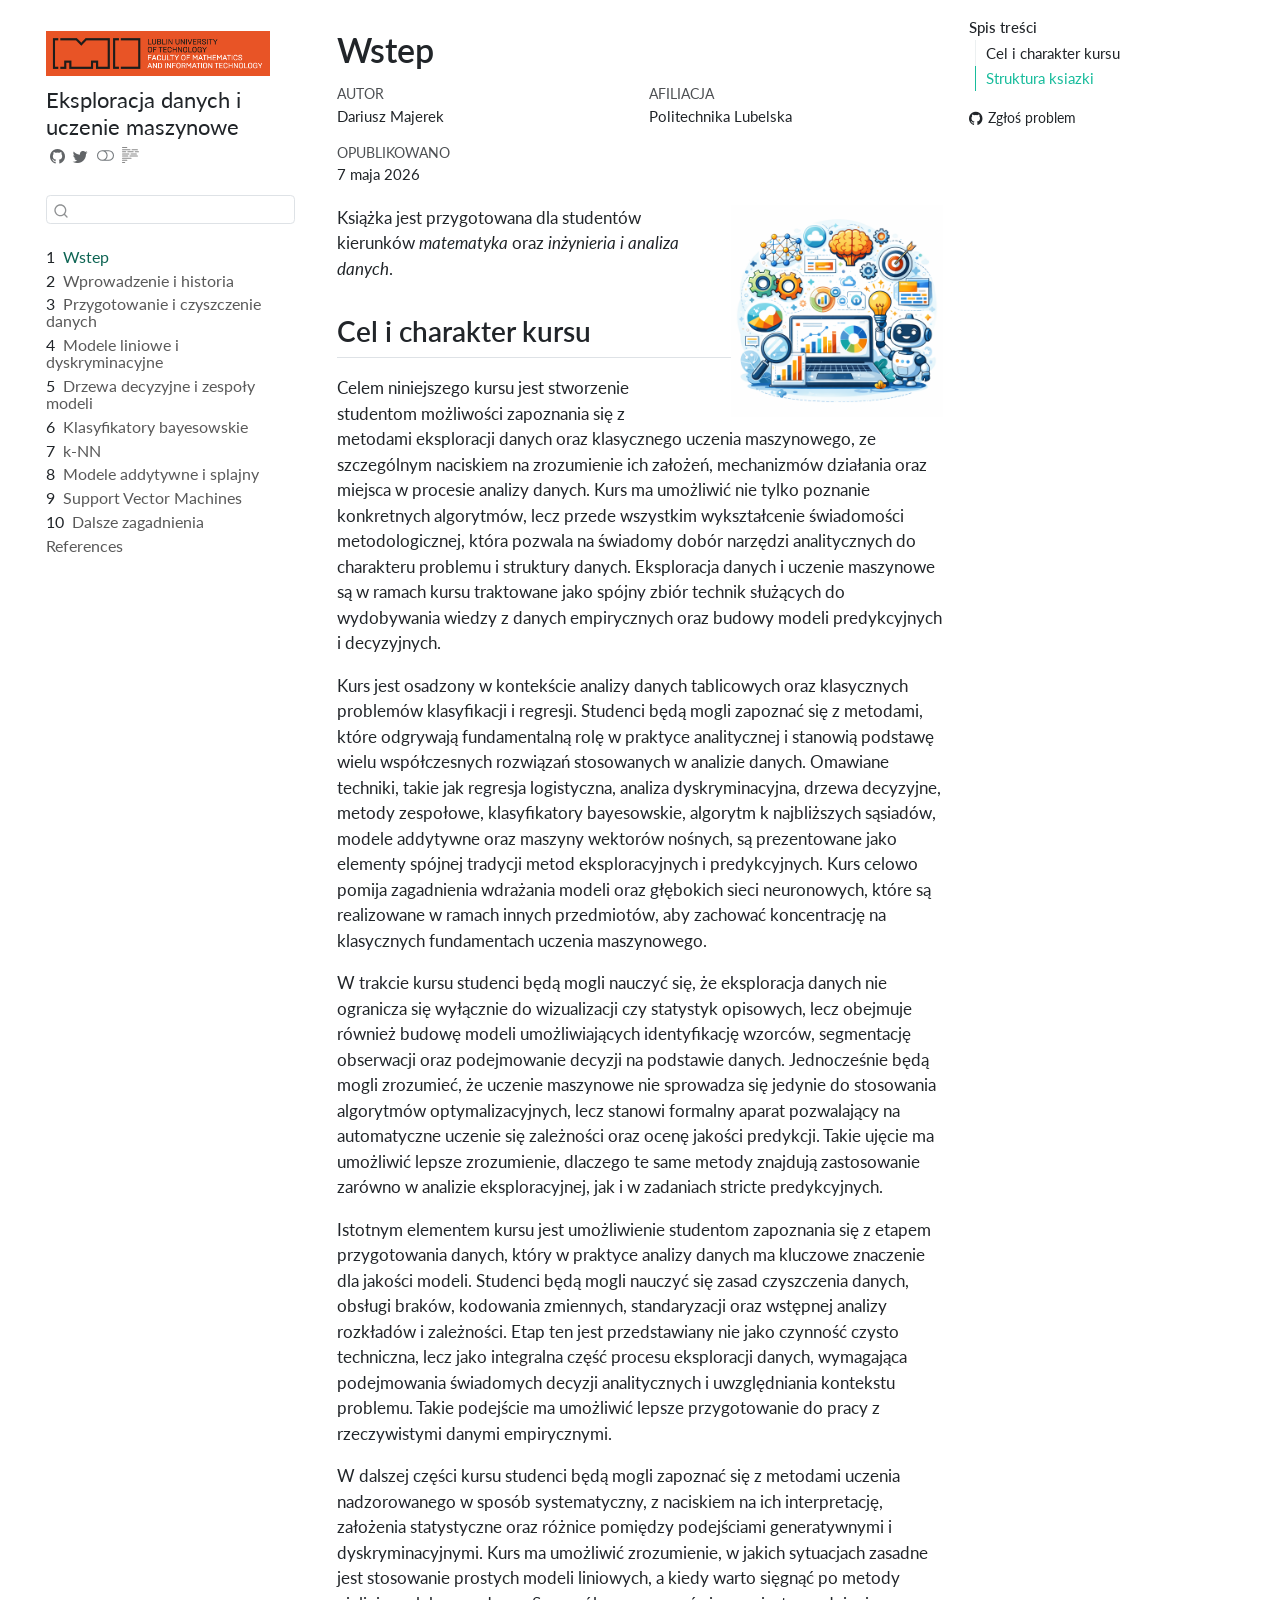
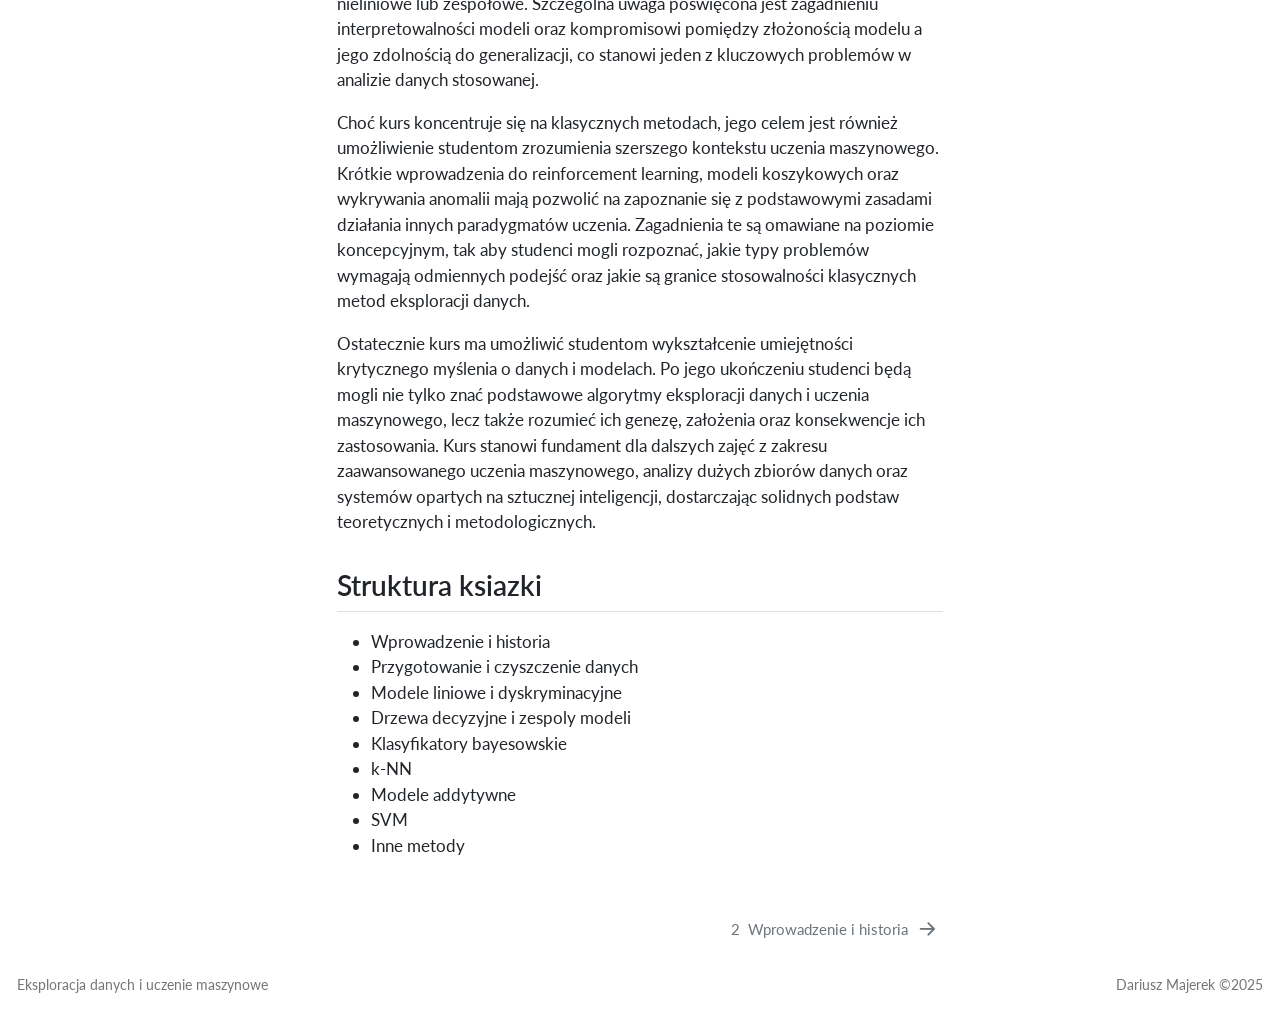
==== commit 3fb3218a: "Zmiany w SVM i dodatkach" ====
--- a/docs/index.html
+++ b/docs/index.html
@@ -47,9 +47,9 @@
 <link href="site_libs/quarto-html/quarto-syntax-highlighting-7f8f88aac4f3542376d5c11b86a4c14d.css" rel="stylesheet" class="quarto-color-scheme-extra" id="quarto-text-highlighting-styles">
 <script src="site_libs/bootstrap/bootstrap.min.js"></script>
 <link href="site_libs/bootstrap/bootstrap-icons.css" rel="stylesheet">
-<link href="site_libs/bootstrap/bootstrap-666135433cace59c5973edf2e2f39c5b.min.css" rel="stylesheet" append-hash="true" class="quarto-color-scheme" id="quarto-bootstrap" data-mode="light">
-<link href="site_libs/bootstrap/bootstrap-dark-c84f4249ebe5bde6a406a74c1334a68b.min.css" rel="stylesheet" append-hash="true" class="quarto-color-scheme quarto-color-alternate" id="quarto-bootstrap" data-mode="dark">
-<link href="site_libs/bootstrap/bootstrap-666135433cace59c5973edf2e2f39c5b.min.css" rel="stylesheet" append-hash="true" class="quarto-color-scheme-extra" id="quarto-bootstrap" data-mode="light">
+<link href="site_libs/bootstrap/bootstrap-86779a32853f5e778d9d5dc660ec6189.min.css" rel="stylesheet" append-hash="true" class="quarto-color-scheme" id="quarto-bootstrap" data-mode="light">
+<link href="site_libs/bootstrap/bootstrap-dark-312cec54e7a238c86a02554e82c47513.min.css" rel="stylesheet" append-hash="true" class="quarto-color-scheme quarto-color-alternate" id="quarto-bootstrap" data-mode="dark">
+<link href="site_libs/bootstrap/bootstrap-86779a32853f5e778d9d5dc660ec6189.min.css" rel="stylesheet" append-hash="true" class="quarto-color-scheme-extra" id="quarto-bootstrap" data-mode="light">
 <script id="quarto-search-options" type="application/json">{
   "location": "sidebar",
   "copy-button": false,
@@ -402,7 +402,7 @@
     <div>
     <div class="quarto-title-meta-heading">Opublikowano</div>
     <div class="quarto-title-meta-contents">
-      <p class="date">28 kwietnia 2026</p>
+      <p class="date">7 maja 2026</p>
     </div>
   </div>
   
